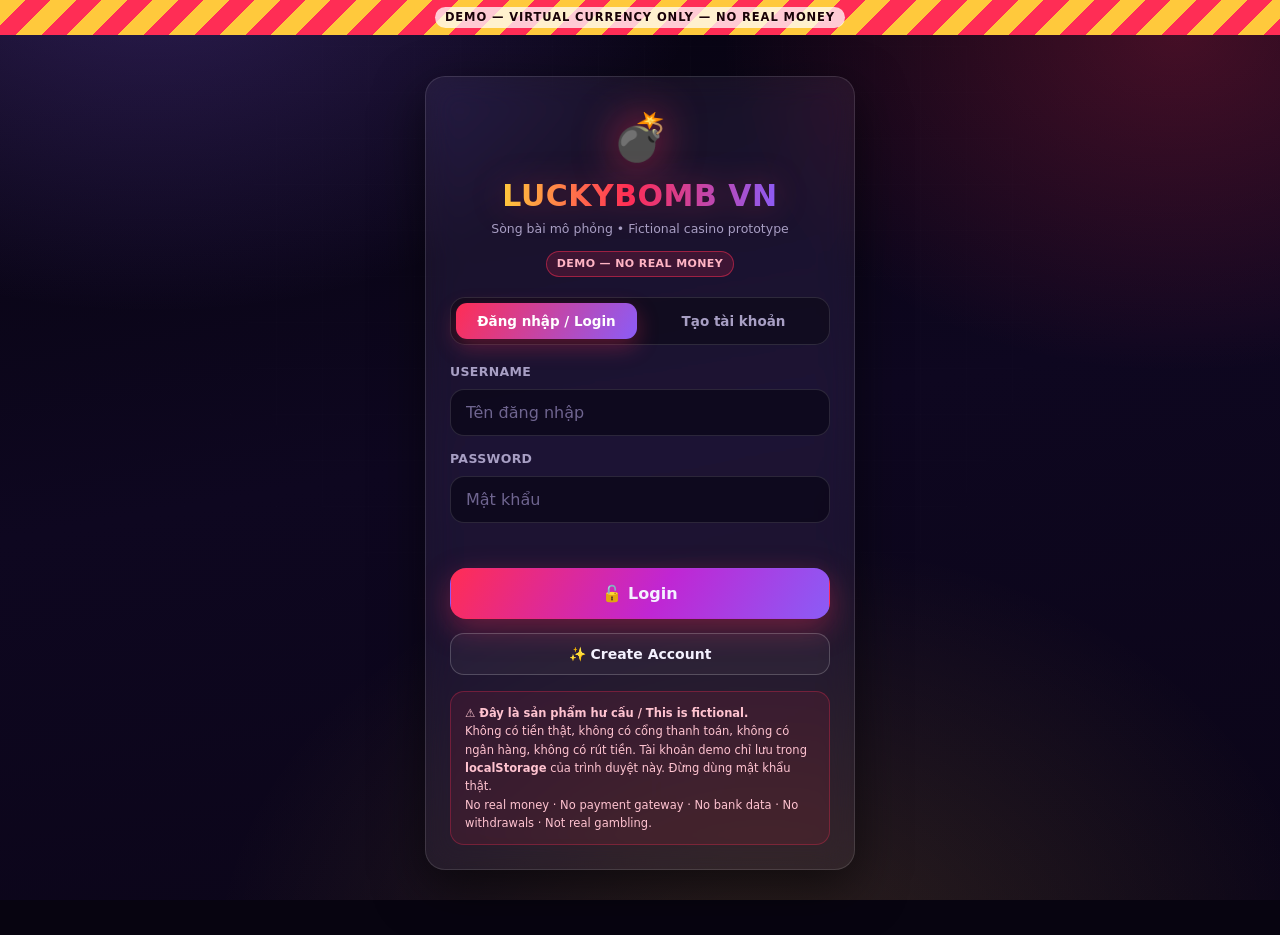
==== index.html @ 63d25e43 "Add LuckyBomb VN fictional casino UI demo Single-file, dependency-free prototype (index.html) built " ====
<!DOCTYPE html>
<html lang="vi">
<head>
<meta charset="UTF-8" />
<meta name="viewport" content="width=device-width, initial-scale=1, viewport-fit=cover" />
<meta name="robots" content="noindex, nofollow" />
<title>LuckyBomb VN — DEMO (Virtual Currency Only)</title>
<meta name="description" content="Fictional casino-style UI prototype. Virtual currency only. No real money, no payments, no gambling." />
<style>
/* ============================================================
   LuckyBomb VN — FICTIONAL DEMO
   Virtual currency only. No real money. No payment processing.
   ============================================================ */

:root{
  --bg:#070410;
  --bg-2:#0e0720;
  --bg-3:#160c2c;
  --red:#ff2d55;
  --red-soft:#ff6b8a;
  --gold:#ffc93c;
  --gold-soft:#ffe08a;
  --purple:#8b5cf6;
  --purple-soft:#c4b5fd;
  --cyan:#22d3ee;
  --green:#34d399;
  --text:#f4f1ff;
  --muted:#a89fc4;
  --glass:rgba(255,255,255,.055);
  --glass-2:rgba(255,255,255,.09);
  --stroke:rgba(255,255,255,.12);
  --stroke-2:rgba(255,255,255,.2);
  --radius:20px;
  --sidebar-w:248px;
  --banner-h:30px;
  --shadow:0 18px 50px rgba(0,0,0,.55);
  --font:'Segoe UI',system-ui,-apple-system,'Helvetica Neue',Arial,sans-serif;
}

*{box-sizing:border-box;-webkit-tap-highlight-color:transparent}
html,body{height:100%}
body{
  margin:0;
  font-family:var(--font);
  color:var(--text);
  background:var(--bg);
  overflow-x:hidden;
  line-height:1.5;
}
body::before{
  content:"";
  position:fixed; inset:0; z-index:-2;
  background:
    radial-gradient(900px 620px at 12% -8%, rgba(139,92,246,.30), transparent 62%),
    radial-gradient(760px 560px at 92% 4%, rgba(255,45,85,.24), transparent 60%),
    radial-gradient(900px 700px at 60% 108%, rgba(255,201,60,.14), transparent 62%),
    linear-gradient(170deg,var(--bg) 0%, var(--bg-2) 48%, #0b0518 100%);
}
body::after{
  content:"";
  position:fixed; inset:0; z-index:-1; pointer-events:none; opacity:.5;
  background-image:
    linear-gradient(rgba(255,255,255,.028) 1px, transparent 1px),
    linear-gradient(90deg, rgba(255,255,255,.028) 1px, transparent 1px);
  background-size:46px 46px;
  mask-image:radial-gradient(circle at 50% 30%, #000 10%, transparent 78%);
  -webkit-mask-image:radial-gradient(circle at 50% 30%, #000 10%, transparent 78%);
}
::selection{background:rgba(255,45,85,.4)}
h1,h2,h3,h4{margin:0;line-height:1.2}
button,input,select{font-family:inherit;font-size:100%}
button{cursor:pointer;border:0;background:none;color:inherit}
[hidden]{display:none !important}

/* ---------------- scrollbars ---------------- */
*::-webkit-scrollbar{width:9px;height:9px}
*::-webkit-scrollbar-track{background:rgba(255,255,255,.03)}
*::-webkit-scrollbar-thumb{background:rgba(139,92,246,.45);border-radius:20px}
*::-webkit-scrollbar-thumb:hover{background:rgba(139,92,246,.7)}

/* ---------------- reusable ---------------- */
.glass{
  background:var(--glass);
  border:1px solid var(--stroke);
  border-radius:var(--radius);
  backdrop-filter:blur(16px) saturate(140%);
  -webkit-backdrop-filter:blur(16px) saturate(140%);
  box-shadow:var(--shadow);
}
.card{padding:18px}
.stack{display:flex;flex-direction:column;gap:14px}
.row{display:flex;gap:10px;flex-wrap:wrap;align-items:center}
.grow{flex:1 1 auto}
.muted{color:var(--muted)}
.small{font-size:12.5px}
.tiny{font-size:11.5px}
.center{text-align:center}
.mono{font-variant-numeric:tabular-nums;font-feature-settings:"tnum"}
.gold{color:var(--gold)}
.red{color:var(--red)}
.green{color:var(--green)}
.purple{color:var(--purple-soft)}
.cyan{color:var(--cyan)}

.title-neon{
  font-weight:900;letter-spacing:.5px;
  background:linear-gradient(92deg,var(--gold) 0%, var(--red) 46%, var(--purple) 100%);
  -webkit-background-clip:text;background-clip:text;color:transparent;
  filter:drop-shadow(0 0 16px rgba(255,45,85,.35));
}

.btn{
  display:inline-flex;align-items:center;justify-content:center;gap:8px;
  padding:12px 18px;border-radius:14px;font-weight:700;font-size:14px;
  border:1px solid var(--stroke-2);
  background:var(--glass-2);
  color:var(--text);
  transition:transform .16s ease, box-shadow .22s ease, background .22s ease, border-color .22s ease, filter .22s ease;
  white-space:nowrap;
}
.btn:hover{transform:translateY(-2px);background:rgba(255,255,255,.14);box-shadow:0 10px 26px rgba(0,0,0,.4)}
.btn:active{transform:translateY(0) scale(.985)}
.btn:disabled{opacity:.42;cursor:not-allowed;transform:none;box-shadow:none;filter:grayscale(.4)}
.btn-primary{
  background:linear-gradient(120deg,var(--red),#c026d3 55%,var(--purple));
  border-color:transparent;
  box-shadow:0 10px 30px rgba(255,45,85,.35);
}
.btn-primary:hover{box-shadow:0 14px 38px rgba(255,45,85,.5);background:linear-gradient(120deg,#ff466b,#d434ea 55%,#9d72ff)}
.btn-gold{
  background:linear-gradient(120deg,var(--gold),#ff9a2e);
  color:#2a1a00;border-color:transparent;
  box-shadow:0 10px 30px rgba(255,201,60,.32);
}
.btn-gold:hover{box-shadow:0 14px 38px rgba(255,201,60,.48)}
.btn-ghost{background:rgba(255,255,255,.04)}
.btn-danger{background:linear-gradient(120deg,#ef4444,#b91c1c);border-color:transparent}
.btn-block{width:100%}
.btn-sm{padding:8px 13px;font-size:12.5px;border-radius:11px}
.btn-lg{padding:15px 26px;font-size:16px;border-radius:16px}

.field{display:flex;flex-direction:column;gap:7px}
.field label{font-size:12.5px;font-weight:700;color:var(--muted);letter-spacing:.35px;text-transform:uppercase}
.input{
  width:100%;padding:13px 15px;border-radius:14px;
  background:rgba(8,4,18,.62);
  border:1px solid var(--stroke);
  color:var(--text);outline:none;
  transition:border-color .2s ease, box-shadow .2s ease, background .2s ease;
}
.input::placeholder{color:#6f6590}
.input:focus{border-color:rgba(255,45,85,.75);box-shadow:0 0 0 4px rgba(255,45,85,.16);background:rgba(8,4,18,.85)}

.chip{
  padding:9px 14px;border-radius:999px;font-weight:700;font-size:13px;
  border:1px solid var(--stroke);background:rgba(255,255,255,.05);
  transition:all .18s ease;
}
.chip:hover{border-color:var(--stroke-2);background:rgba(255,255,255,.1);transform:translateY(-1px)}
.chip.active{
  background:linear-gradient(120deg,rgba(255,45,85,.35),rgba(139,92,246,.35));
  border-color:rgba(255,45,85,.7);
  box-shadow:0 0 0 3px rgba(255,45,85,.14), 0 8px 22px rgba(255,45,85,.24);
}
.pill{
  display:inline-flex;align-items:center;gap:6px;
  padding:4px 10px;border-radius:999px;font-size:11px;font-weight:800;letter-spacing:.4px;
  border:1px solid var(--stroke);background:rgba(255,255,255,.06);
}
.pill-warn{background:rgba(255,45,85,.16);border-color:rgba(255,45,85,.5);color:#ffb4c4}
.pill-ok{background:rgba(52,211,153,.14);border-color:rgba(52,211,153,.45);color:#9df3d5}
.pill-gold{background:rgba(255,201,60,.14);border-color:rgba(255,201,60,.45);color:var(--gold-soft)}

.sep{height:1px;background:linear-gradient(90deg,transparent,var(--stroke),transparent);border:0;margin:6px 0}

.section-title{
  display:flex;align-items:center;gap:10px;
  font-size:19px;font-weight:900;letter-spacing:.3px;margin-bottom:2px;
}
.section-title .dot{width:9px;height:9px;border-radius:50%;background:var(--red);box-shadow:0 0 12px var(--red)}

/* ---------------- demo banner ---------------- */
.demo-banner{
  position:sticky;top:0;z-index:60;
  display:flex;align-items:center;justify-content:center;gap:10px;
  padding:7px 12px;
  font-size:11.5px;font-weight:900;letter-spacing:.9px;text-align:center;
  color:#1a0308;
  background:repeating-linear-gradient(135deg,#ffc93c 0 18px,#ff2d55 18px 36px);
  text-shadow:0 1px 0 rgba(255,255,255,.25);
}
.demo-banner span{background:rgba(255,255,255,.75);padding:2px 10px;border-radius:999px}
@media(max-width:560px){
  .demo-banner{padding:6px 8px;font-size:9px;letter-spacing:.35px}
  .demo-banner span{padding:2px 7px}
}

/* ---------------- auth ---------------- */
#authScreen{min-height:100dvh;display:flex;flex-direction:column}
.auth-wrap{
  flex:1;display:flex;align-items:center;justify-content:center;
  padding:24px 16px 48px;
}
.auth-card{width:100%;max-width:430px;padding:26px 24px 24px;animation:pop .45s cubic-bezier(.2,.9,.3,1.2)}
.auth-logo{
  display:flex;flex-direction:column;align-items:center;gap:6px;margin-bottom:20px;text-align:center;
}
.auth-logo .bomb{
  font-size:46px;filter:drop-shadow(0 0 22px rgba(255,45,85,.7));
  animation:float 3.4s ease-in-out infinite;
}
.auth-logo h1{font-size:30px}
.tabs{display:grid;grid-template-columns:1fr 1fr;gap:6px;padding:5px;border-radius:15px;background:rgba(0,0,0,.35);border:1px solid var(--stroke);margin-bottom:18px}
.tabs button{padding:10px;border-radius:11px;font-weight:800;font-size:13.5px;color:var(--muted);transition:all .2s ease}
.tabs button.active{background:linear-gradient(120deg,var(--red),var(--purple));color:#fff;box-shadow:0 8px 22px rgba(255,45,85,.3)}
.auth-note{
  margin-top:16px;padding:12px 14px;border-radius:14px;font-size:11.5px;line-height:1.6;
  background:rgba(255,45,85,.09);border:1px solid rgba(255,45,85,.3);color:#ffc3d0;
}
.err{color:#ff8fa6;font-size:12.5px;font-weight:700;min-height:17px}

/* ---------------- app shell ---------------- */
#app{min-height:100dvh;display:flex;flex-direction:column}
.topbar{
  position:sticky;top:var(--banner-h);z-index:50;
  display:flex;align-items:center;gap:12px;
  padding:10px 16px;
  background:rgba(10,5,22,.72);
  backdrop-filter:blur(18px) saturate(150%);
  -webkit-backdrop-filter:blur(18px) saturate(150%);
  border-bottom:1px solid var(--stroke);
}
.brand{display:flex;align-items:center;gap:9px;font-weight:900;font-size:17px;letter-spacing:.4px;white-space:nowrap}
.brand .bomb{font-size:23px;filter:drop-shadow(0 0 10px rgba(255,45,85,.75))}
.balance-box{
  margin-left:auto;display:flex;align-items:center;gap:10px;
  padding:7px 14px;border-radius:14px;
  background:linear-gradient(120deg,rgba(255,201,60,.16),rgba(255,45,85,.14));
  border:1px solid rgba(255,201,60,.4);
  box-shadow:inset 0 0 22px rgba(255,201,60,.07);
}
.balance-box .amt{font-weight:900;font-size:17px;color:var(--gold);text-shadow:0 0 16px rgba(255,201,60,.45)}
.balance-box .amt.bump{animation:bump .5s cubic-bezier(.2,.9,.3,1.4)}
.balance-box .lbl{font-size:9.5px;font-weight:900;letter-spacing:.7px;color:var(--gold-soft);opacity:.8;white-space:nowrap}
.avatar-btn{
  width:38px;height:38px;border-radius:12px;flex:0 0 auto;
  display:grid;place-items:center;font-weight:900;font-size:14px;
  background:linear-gradient(135deg,var(--purple),var(--red));
  box-shadow:0 8px 20px rgba(139,92,246,.4);
}
.shell{flex:1;display:flex;width:100%;max-width:1360px;margin:0 auto}

.sidebar{
  position:sticky;top:calc(var(--banner-h) + 70px);align-self:flex-start;
  width:var(--sidebar-w);flex:0 0 var(--sidebar-w);
  padding:18px 12px;display:flex;flex-direction:column;gap:5px;
  height:calc(100dvh - 110px);
}
.nav-btn{
  display:flex;align-items:center;gap:12px;
  padding:11px 14px;border-radius:14px;font-weight:700;font-size:14px;
  color:var(--muted);border:1px solid transparent;text-align:left;
  transition:all .18s ease;
}
.nav-btn .ico{font-size:17px;width:22px;text-align:center}
.nav-btn:hover{background:rgba(255,255,255,.06);color:var(--text);transform:translateX(3px)}
.nav-btn.active{
  background:linear-gradient(100deg,rgba(255,45,85,.22),rgba(139,92,246,.16));
  border-color:rgba(255,45,85,.4);color:#fff;
  box-shadow:0 8px 24px rgba(255,45,85,.16);
}
.nav-btn.active .ico{filter:drop-shadow(0 0 8px rgba(255,45,85,.8))}
.sidebar-foot{margin-top:auto;padding:12px;border-radius:14px;background:rgba(0,0,0,.3);border:1px solid var(--stroke);font-size:10.5px;line-height:1.6;color:var(--muted)}

.content{flex:1;min-width:0;padding:18px 16px 120px}
@media(min-width:900px){.content{padding:22px 24px 40px}}

.page{display:none;animation:fade .34s ease}
.page.active{display:block}

/* ---------------- home ---------------- */
.hero{
  position:relative;overflow:hidden;padding:26px 22px;
  background:linear-gradient(120deg,rgba(255,45,85,.16),rgba(139,92,246,.14) 55%,rgba(255,201,60,.1));
}
.hero::after{
  content:"";position:absolute;right:-60px;top:-70px;width:250px;height:250px;border-radius:50%;
  background:radial-gradient(circle,rgba(255,201,60,.32),transparent 68%);
  animation:float 6s ease-in-out infinite;
}
.hero h2{font-size:clamp(22px,5vw,34px);margin-bottom:6px}
.hero .big-bal{font-size:clamp(30px,8vw,46px);font-weight:900;color:var(--gold);text-shadow:0 0 30px rgba(255,201,60,.4);letter-spacing:-.5px}

.stat-grid{display:grid;grid-template-columns:repeat(auto-fit,minmax(150px,1fr));gap:12px}
.stat{padding:14px 16px}
.stat .k{font-size:11px;font-weight:800;letter-spacing:.6px;color:var(--muted);text-transform:uppercase}
.stat .v{font-size:21px;font-weight:900;margin-top:3px}

.game-grid{display:grid;grid-template-columns:repeat(auto-fit,minmax(230px,1fr));gap:14px}
.game-card{
  position:relative;overflow:hidden;padding:20px;cursor:pointer;
  transition:transform .22s cubic-bezier(.2,.9,.3,1.2), box-shadow .25s ease, border-color .25s ease;
}
.game-card:hover{transform:translateY(-6px) scale(1.012);border-color:var(--stroke-2);box-shadow:0 24px 60px rgba(0,0,0,.6)}
.game-card .emoji{font-size:40px;display:block;margin-bottom:10px;filter:drop-shadow(0 6px 16px rgba(0,0,0,.6));transition:transform .3s ease}
.game-card:hover .emoji{transform:scale(1.14) rotate(-7deg)}
.game-card h3{font-size:17px;margin-bottom:4px}
.game-card .glow{position:absolute;inset:auto -40px -50px auto;width:150px;height:150px;border-radius:50%;filter:blur(8px);opacity:.28}
.gc-bomb .glow{background:var(--red)} .gc-wheel .glow{background:var(--purple)}
.gc-dice .glow{background:var(--cyan)} .gc-dep .glow{background:var(--gold)}

/* ---------------- bet controls ---------------- */
.panel-grid{display:grid;gap:16px;grid-template-columns:1fr}
@media(min-width:980px){.panel-grid{grid-template-columns:320px 1fr;align-items:start}}
/* Grid/flex children must be allowed to shrink, otherwise a horizontally
   scrollable child (the multiplier strip, the tables) widens the whole track. */
.panel-grid>*,.dep-grid>*,.game-grid>*,.stat-grid>*,.amount-grid>*,.choice-grid>*{min-width:0}
.mult-strip,.table-wrap,.legend{min-width:0}
.bet-amount-display{
  display:flex;align-items:baseline;gap:8px;padding:12px 15px;border-radius:14px;
  background:rgba(0,0,0,.34);border:1px solid var(--stroke);
}
.bet-amount-display .v{font-size:22px;font-weight:900;color:var(--gold)}

/* ---------------- mines ---------------- */
.mine-grid{
  display:grid;grid-template-columns:repeat(5,1fr);gap:9px;
  max-width:460px;margin:0 auto;width:100%;
}
.tile{
  position:relative;aspect-ratio:1/1;border-radius:14px;
  display:grid;place-items:center;font-size:clamp(20px,5.5vw,28px);
  background:linear-gradient(160deg,rgba(255,255,255,.1),rgba(255,255,255,.03));
  border:1px solid var(--stroke);
  transition:transform .16s ease, box-shadow .2s ease, background .3s ease, border-color .3s ease;
  transform-style:preserve-3d;
}
.tile::after{
  content:"";position:absolute;inset:0;border-radius:inherit;
  background:linear-gradient(160deg,rgba(255,255,255,.14),transparent 60%);
  opacity:.8;pointer-events:none;
}
.tile:not(:disabled):hover{transform:translateY(-3px);border-color:rgba(255,201,60,.55);box-shadow:0 10px 24px rgba(0,0,0,.45), 0 0 0 2px rgba(255,201,60,.16)}
.tile:disabled{cursor:default}
.tile.safe{
  background:linear-gradient(160deg,rgba(52,211,153,.32),rgba(52,211,153,.1));
  border-color:rgba(52,211,153,.6);
  box-shadow:0 0 22px rgba(52,211,153,.24) inset;
  animation:flip .38s ease;
}
.tile.bomb{
  background:linear-gradient(160deg,rgba(255,45,85,.42),rgba(255,45,85,.14));
  border-color:rgba(255,45,85,.75);
  box-shadow:0 0 26px rgba(255,45,85,.4) inset;
  animation:shake .45s ease;
}
.tile.revealed-bomb{opacity:.55;filter:saturate(.7)}
.tile.idle-locked{opacity:.5}
.mult-strip{display:flex;gap:8px;overflow-x:auto;padding-bottom:4px;scrollbar-width:thin}
.mult-step{
  flex:0 0 auto;padding:6px 11px;border-radius:11px;font-size:12px;font-weight:800;
  background:rgba(255,255,255,.05);border:1px solid var(--stroke);color:var(--muted);
}
.mult-step.done{background:rgba(52,211,153,.18);border-color:rgba(52,211,153,.45);color:#a7f3d0}
.mult-step.next{background:rgba(255,201,60,.18);border-color:rgba(255,201,60,.5);color:var(--gold-soft);box-shadow:0 0 0 2px rgba(255,201,60,.12)}

.payout-box{
  display:grid;grid-template-columns:1fr 1fr;gap:10px;
  padding:14px;border-radius:16px;background:rgba(0,0,0,.34);border:1px solid var(--stroke);
}
.payout-box .k{font-size:10.5px;font-weight:900;letter-spacing:.6px;color:var(--muted);text-transform:uppercase}
.payout-box .v{font-size:19px;font-weight:900}

/* ---------------- wheel ---------------- */
.wheel-stage{display:flex;flex-direction:column;align-items:center;gap:18px;padding:10px 0}
.wheel-wrap{
  position:relative;width:min(78vw,380px);aspect-ratio:1/1;
}
.wheel-pointer{
  position:absolute;top:-10px;left:50%;transform:translateX(-50%);z-index:5;
  width:0;height:0;border-left:15px solid transparent;border-right:15px solid transparent;
  border-top:30px solid var(--gold);
  filter:drop-shadow(0 4px 10px rgba(255,201,60,.8));
}
.wheel-outer{
  position:absolute;inset:0;border-radius:50%;
  padding:10px;
  background:conic-gradient(from 0deg,var(--gold),var(--red),var(--purple),var(--gold));
  box-shadow:0 0 50px rgba(139,92,246,.45), 0 0 90px rgba(255,45,85,.25);
}
.wheel{
  position:relative;width:100%;height:100%;border-radius:50%;
  border:5px solid rgba(10,5,22,.85);
  transition:transform 5s cubic-bezier(.12,.72,.12,1);
  will-change:transform;
}
.wlab{position:absolute;inset:0;pointer-events:none}
.wlab span{
  position:absolute;top:7%;left:50%;transform:translateX(-50%);
  font-weight:900;font-size:clamp(12px,3.4vw,16px);color:#fff;
  text-shadow:0 2px 5px rgba(0,0,0,.85);white-space:nowrap;
}
.wheel-hub{
  position:absolute;top:50%;left:50%;transform:translate(-50%,-50%);z-index:4;
  width:27%;aspect-ratio:1/1;border-radius:50%;
  display:grid;place-items:center;text-align:center;
  font-weight:900;font-size:clamp(11px,2.8vw,14px);letter-spacing:.5px;
  background:radial-gradient(circle at 34% 28%,#2a1440,#0c0618);
  border:3px solid var(--gold);
  color:var(--gold);
  box-shadow:0 0 28px rgba(255,201,60,.55), inset 0 0 22px rgba(0,0,0,.7);
  transition:transform .18s ease, box-shadow .25s ease;
}
.wheel-hub:hover:not(:disabled){transform:translate(-50%,-50%) scale(1.07);box-shadow:0 0 40px rgba(255,201,60,.8)}
.wheel-hub:disabled{opacity:.6;cursor:not-allowed}
.wheel-result{
  min-height:56px;display:grid;place-items:center;
  font-size:clamp(20px,5vw,30px);font-weight:900;
}
.wheel-result.pop{animation:pop .5s cubic-bezier(.2,.9,.3,1.5)}
.legend{display:flex;gap:7px;flex-wrap:wrap;justify-content:center}
.legend .lg{display:flex;align-items:center;gap:6px;font-size:11.5px;font-weight:800;padding:4px 10px;border-radius:999px;background:rgba(255,255,255,.05);border:1px solid var(--stroke)}
.legend .sw{width:11px;height:11px;border-radius:3px}

/* ---------------- dice ---------------- */
.dice-row{display:flex;gap:clamp(10px,3vw,20px);justify-content:center;align-items:center;padding:16px 0}
.die{
  /* percentage padding would resolve against the ROW's width, so derive it
     from the die's own size instead */
  --die-size:clamp(62px,18vw,92px);
  width:var(--die-size);aspect-ratio:1/1;flex:0 0 auto;border-radius:16px;
  background:linear-gradient(155deg,#ffffff,#d8d2e8);
  box-shadow:0 12px 30px rgba(0,0,0,.6), inset 0 -5px 10px rgba(0,0,0,.14), 0 0 26px rgba(255,255,255,.14);
  display:grid;grid-template-columns:repeat(3,1fr);grid-template-rows:repeat(3,1fr);
  padding:calc(var(--die-size) * .14);
  gap:calc(var(--die-size) * .05);
}
.die .pip{width:100%;height:100%;border-radius:50%;background:radial-gradient(circle at 34% 30%,#5b1230,#210209);box-shadow:inset 0 -1px 2px rgba(255,255,255,.28)}
.die.rolling{animation:roll .52s cubic-bezier(.4,.1,.5,.9) infinite}
.die.landed{animation:land .4s cubic-bezier(.2,.9,.3,1.5)}
.die.jackpot{background:linear-gradient(155deg,#fff8dc,#ffd76b);box-shadow:0 0 40px rgba(255,201,60,.85), inset 0 -5px 10px rgba(0,0,0,.14)}
.dice-sum{
  display:flex;gap:10px;justify-content:center;align-items:center;flex-wrap:wrap;
  font-size:15px;font-weight:800;
}
.dice-sum .big{font-size:26px;font-weight:900;color:var(--gold)}
.choice-grid{display:grid;grid-template-columns:repeat(3,1fr);gap:10px}
.choice{
  padding:14px 8px;border-radius:16px;text-align:center;
  border:1px solid var(--stroke);background:rgba(255,255,255,.045);
  transition:all .2s cubic-bezier(.2,.9,.3,1.2);
}
.choice .ce{font-size:24px;display:block}
.choice .cn{display:block;font-weight:900;font-size:12.5px;margin-top:4px;letter-spacing:.3px}
.choice .cm{display:block;font-size:11px;font-weight:800;color:var(--muted);margin-top:2px}
.choice:hover{transform:translateY(-3px);background:rgba(255,255,255,.09);border-color:var(--stroke-2)}
.choice.active{border-color:var(--gold);background:linear-gradient(140deg,rgba(255,201,60,.26),rgba(255,45,85,.16));box-shadow:0 0 0 3px rgba(255,201,60,.14),0 10px 26px rgba(255,201,60,.2)}
.choice.active .cm{color:var(--gold-soft)}
.result-banner{
  padding:16px;border-radius:16px;text-align:center;font-weight:900;text-wrap:balance;
  font-size:clamp(15px,4.2vw,20px);line-height:1.4;border:1px solid var(--stroke);
  background:rgba(255,255,255,.05);min-height:60px;display:grid;place-items:center;
}
.result-banner.win{background:linear-gradient(120deg,rgba(52,211,153,.3),rgba(34,211,238,.18));border-color:rgba(52,211,153,.6);animation:pop .5s cubic-bezier(.2,.9,.3,1.5)}
.result-banner.lose{background:linear-gradient(120deg,rgba(255,45,85,.26),rgba(139,92,246,.14));border-color:rgba(255,45,85,.55);animation:shake .5s ease}
.result-banner.jack{background:linear-gradient(120deg,rgba(255,201,60,.4),rgba(255,45,85,.24));border-color:var(--gold);animation:pop .6s cubic-bezier(.2,.9,.3,1.6);text-shadow:0 0 24px rgba(255,201,60,.8)}

/* ---------------- deposit ---------------- */
.dep-grid{display:grid;gap:16px;grid-template-columns:1fr}
@media(min-width:900px){.dep-grid{grid-template-columns:1fr 340px;align-items:start}}
.amount-grid{display:grid;grid-template-columns:repeat(auto-fit,minmax(120px,1fr));gap:10px}
.amount-btn{
  padding:16px 10px;border-radius:16px;text-align:center;
  border:1px solid var(--stroke);background:rgba(255,255,255,.045);
  transition:all .2s cubic-bezier(.2,.9,.3,1.2);
}
.amount-btn .a{font-size:17px;font-weight:900;color:var(--gold)}
.amount-btn .c{font-size:10.5px;font-weight:800;color:var(--muted);letter-spacing:.5px}
.amount-btn:hover{transform:translateY(-3px);border-color:rgba(255,201,60,.5);background:rgba(255,201,60,.09)}
.amount-btn.active{border-color:var(--gold);background:linear-gradient(140deg,rgba(255,201,60,.24),rgba(255,45,85,.14));box-shadow:0 0 0 3px rgba(255,201,60,.14)}
.qr-panel{display:flex;flex-direction:column;align-items:center;gap:12px;padding:18px}
.qr-frame{
  position:relative;padding:14px;border-radius:18px;background:#fff;
  box-shadow:0 14px 40px rgba(0,0,0,.6);
}
.qr-frame canvas{display:block;width:min(56vw,208px);height:auto;image-rendering:pixelated}
.qr-stamp{
  position:absolute;top:50%;left:50%;
  transform:translate(-50%,-50%) rotate(-16deg);
  padding:7px 16px;border-radius:9px;
  background:rgba(255,45,85,.94);color:#fff;
  font-weight:900;font-size:clamp(11px,3vw,15px);letter-spacing:1.4px;
  border:3px solid #fff;box-shadow:0 8px 22px rgba(0,0,0,.5);white-space:nowrap;
}
.fake-info{width:100%;display:flex;flex-direction:column;gap:7px;font-size:12.5px}
.fake-info .fi{display:flex;justify-content:space-between;gap:12px;padding:8px 11px;border-radius:11px;background:rgba(0,0,0,.34);border:1px solid var(--stroke)}
.fake-info .fi b{color:var(--gold-soft);font-weight:800;text-align:right;overflow-wrap:break-word}
.warn-box{
  padding:14px 16px;border-radius:16px;
  background:rgba(255,45,85,.11);border:1px solid rgba(255,45,85,.42);
  color:#ffc3d0;font-size:12.5px;line-height:1.65;
}
.warn-box b{color:#fff}

/* ---------------- tables / history ---------------- */
.table-wrap{overflow-x:auto;border-radius:16px;border:1px solid var(--stroke);background:rgba(0,0,0,.24)}
table{width:100%;border-collapse:collapse;font-size:13px;min-width:540px}
th{
  text-align:left;padding:11px 14px;font-size:10.5px;font-weight:900;letter-spacing:.65px;
  text-transform:uppercase;color:var(--muted);
  background:rgba(255,255,255,.045);border-bottom:1px solid var(--stroke);white-space:nowrap;
}
td{padding:11px 14px;border-bottom:1px solid rgba(255,255,255,.055);vertical-align:middle}
tbody tr{transition:background .16s ease}
tbody tr:hover{background:rgba(255,255,255,.04)}
tbody tr:last-child td{border-bottom:0}
.empty{padding:34px 16px;text-align:center;color:var(--muted);font-size:13px}
.filters{display:flex;gap:7px;flex-wrap:wrap}

/* ---------------- account ---------------- */
.acct-head{display:flex;align-items:center;gap:16px;flex-wrap:wrap}
.acct-av{
  width:66px;height:66px;border-radius:20px;display:grid;place-items:center;
  font-size:26px;font-weight:900;
  background:linear-gradient(135deg,var(--purple),var(--red));
  box-shadow:0 12px 30px rgba(139,92,246,.45);
}
.kv{display:grid;grid-template-columns:repeat(auto-fit,minmax(160px,1fr));gap:10px}
.kv .item{padding:12px 14px;border-radius:14px;background:rgba(0,0,0,.3);border:1px solid var(--stroke)}
.kv .item .k{font-size:10.5px;font-weight:900;letter-spacing:.55px;color:var(--muted);text-transform:uppercase}
.kv .item .v{font-size:15px;font-weight:800;margin-top:3px;word-break:break-word}

/* ---------------- bottom nav ---------------- */
.bottomnav{
  position:fixed;left:0;right:0;bottom:0;z-index:55;
  display:none;
  padding:7px 5px calc(7px + env(safe-area-inset-bottom));
  background:rgba(10,5,22,.93);
  backdrop-filter:blur(18px);-webkit-backdrop-filter:blur(18px);
  border-top:1px solid var(--stroke);
}
.bottomnav .inner{display:grid;grid-template-columns:repeat(6,1fr);gap:2px}
.bn{display:flex;flex-direction:column;align-items:center;gap:3px;padding:7px 2px;border-radius:12px;color:var(--muted);transition:all .18s ease}
.bn .ico{font-size:18px}
.bn .lb{font-size:9px;font-weight:800;letter-spacing:.2px}
.bn.active{color:var(--gold);background:rgba(255,201,60,.1)}
.bn.active .ico{filter:drop-shadow(0 0 8px rgba(255,201,60,.8));transform:translateY(-1px)}

/* ---------------- toasts ---------------- */
#toasts{
  position:fixed;z-index:200;top:calc(var(--banner-h) + 74px);right:14px;
  display:flex;flex-direction:column;gap:9px;
  max-width:min(92vw,360px);pointer-events:none;
}
.toast{
  display:flex;align-items:flex-start;gap:10px;
  padding:12px 15px;border-radius:15px;
  background:rgba(18,9,34,.95);border:1px solid var(--stroke-2);
  box-shadow:0 16px 40px rgba(0,0,0,.6);
  backdrop-filter:blur(14px);-webkit-backdrop-filter:blur(14px);
  animation:slideIn .32s cubic-bezier(.2,.9,.3,1.3);
  font-size:13px;pointer-events:auto;
}
.toast.out{animation:slideOut .28s ease forwards}
.toast .ti{font-size:17px;line-height:1.3}
.toast .tt{font-weight:800}
.toast .tb{font-size:12px;color:var(--muted);margin-top:1px}
.toast.win{border-color:rgba(52,211,153,.6);box-shadow:0 16px 40px rgba(52,211,153,.2)}
.toast.lose{border-color:rgba(255,45,85,.6);box-shadow:0 16px 40px rgba(255,45,85,.2)}
.toast.info{border-color:rgba(139,92,246,.6)}
.toast.gold{border-color:rgba(255,201,60,.65);box-shadow:0 16px 40px rgba(255,201,60,.22)}

/* ---------------- command console ---------------- */
.console-fab{
  position:fixed;z-index:120;right:16px;bottom:calc(84px + env(safe-area-inset-bottom));
  width:54px;height:54px;border-radius:18px;display:grid;place-items:center;font-size:23px;
  background:linear-gradient(135deg,var(--purple),#4c1d95);
  border:1px solid rgba(196,181,253,.45);
  box-shadow:0 14px 34px rgba(139,92,246,.5);
  transition:transform .2s cubic-bezier(.2,.9,.3,1.4), box-shadow .25s ease;
}
.console-fab:hover{transform:scale(1.08) rotate(-6deg);box-shadow:0 18px 44px rgba(139,92,246,.7)}
@media(min-width:900px){.console-fab{bottom:20px}}

.console{
  position:fixed;z-index:130;right:14px;bottom:calc(150px + env(safe-area-inset-bottom));
  width:min(94vw,392px);max-height:min(62vh,520px);
  display:flex;flex-direction:column;overflow:hidden;
  animation:pop .28s cubic-bezier(.2,.9,.3,1.3);
}
@media(min-width:900px){.console{bottom:86px}}
.console-head{
  display:flex;align-items:center;gap:9px;padding:11px 14px;
  border-bottom:1px solid var(--stroke);background:rgba(139,92,246,.14);
}
.console-head .t{font-weight:900;font-size:13.5px}
.console-log{
  flex:1;overflow-y:auto;padding:12px;display:flex;flex-direction:column;gap:8px;
  font-size:12.5px;min-height:150px;
}
.msg{padding:9px 12px;border-radius:13px;max-width:92%;line-height:1.55;white-space:pre-wrap;word-break:break-word}
.msg.sys{background:rgba(255,255,255,.055);border:1px solid var(--stroke);align-self:flex-start}
.msg.usr{background:linear-gradient(120deg,rgba(255,45,85,.3),rgba(139,92,246,.3));align-self:flex-end;font-weight:700}
.msg.ok{background:rgba(52,211,153,.16);border:1px solid rgba(52,211,153,.4);align-self:flex-start}
.msg.err{background:rgba(255,45,85,.16);border:1px solid rgba(255,45,85,.45);align-self:flex-start}
.msg code{background:rgba(0,0,0,.45);padding:1px 6px;border-radius:5px;font-size:11.5px;color:var(--gold-soft)}
.console-form{display:flex;gap:8px;padding:10px;border-top:1px solid var(--stroke);background:rgba(0,0,0,.28)}
.console-form .input{padding:10px 13px;border-radius:12px;font-size:13px}

/* ---------------- modal ---------------- */
.modal-bg{
  position:fixed;inset:0;z-index:300;display:grid;place-items:center;padding:18px;
  background:rgba(4,2,10,.76);backdrop-filter:blur(7px);-webkit-backdrop-filter:blur(7px);
  animation:fade .22s ease;
}
.modal{width:100%;max-width:380px;padding:22px;animation:pop .32s cubic-bezier(.2,.9,.3,1.3)}

/* ---------------- animations ---------------- */
@keyframes fade{from{opacity:0}to{opacity:1}}
@keyframes pop{from{opacity:0;transform:scale(.9) translateY(10px)}to{opacity:1;transform:scale(1) translateY(0)}}
@keyframes slideIn{from{opacity:0;transform:translateX(50px)}to{opacity:1;transform:translateX(0)}}
@keyframes slideOut{to{opacity:0;transform:translateX(50px) scale(.94)}}
@keyframes float{0%,100%{transform:translateY(0)}50%{transform:translateY(-11px)}}
@keyframes bump{0%{transform:scale(1)}40%{transform:scale(1.22)}100%{transform:scale(1)}}
@keyframes shake{0%,100%{transform:translateX(0)}18%{transform:translateX(-7px)}36%{transform:translateX(7px)}54%{transform:translateX(-5px)}72%{transform:translateX(5px)}}
@keyframes flip{from{transform:rotateY(85deg) scale(.86);opacity:.3}to{transform:rotateY(0) scale(1);opacity:1}}
@keyframes roll{0%{transform:translateY(0) rotate(0)}25%{transform:translateY(-18px) rotate(90deg)}50%{transform:translateY(0) rotate(180deg)}75%{transform:translateY(-12px) rotate(270deg)}100%{transform:translateY(0) rotate(360deg)}}
@keyframes land{0%{transform:scale(1.22)}60%{transform:scale(.94)}100%{transform:scale(1)}}

@media (prefers-reduced-motion: reduce){
  *,*::before,*::after{animation-duration:.01ms !important;animation-iteration-count:1 !important;transition-duration:.05ms !important}
}

/* ---------------- responsive ---------------- */
@media(max-width:899px){
  .sidebar{display:none}
  .bottomnav{display:block}
  .topbar{padding:9px 10px;gap:8px}
  .brand{font-size:13px;gap:6px}
  .brand .bomb{font-size:18px}
  .balance-box{padding:5px 9px;gap:6px}
  .balance-box .amt{font-size:13.5px}
  .balance-box .lbl{font-size:8px;letter-spacing:.35px}
  .avatar-btn{width:34px;height:34px;font-size:12.5px}
  .card{padding:15px}
  #toasts{top:auto;bottom:calc(150px + env(safe-area-inset-bottom));right:10px;left:10px;max-width:none}
}
/* very narrow phones: the wordmark yields to the balance, which matters more */
@media(max-width:374px){
  .topbar{gap:6px;padding:9px 8px}
  .brand .title-neon{display:none}
  .balance-box .lbl{font-size:7.5px;letter-spacing:.25px}
  .balance-box .amt{font-size:13px}
}
@media(max-width:400px){
  .choice .cn{font-size:11px}
  .mine-grid{gap:6px}
  .bottomnav .inner{gap:0}
}
</style>
</head>
<body>

<!-- ============ GLOBAL DEMO BANNER ============ -->
<div class="demo-banner">
  <span>DEMO — VIRTUAL CURRENCY ONLY — NO REAL MONEY</span>
</div>

<!-- ============================================================
     AUTH SCREEN
     ============================================================ -->
<div id="authScreen">
  <div class="auth-wrap">
    <div class="auth-card glass">

      <div class="auth-logo">
        <div class="bomb">💣</div>
        <h1 class="title-neon">LUCKYBOMB VN</h1>
        <div class="small muted">Sòng bài mô phỏng • Fictional casino prototype</div>
        <div class="pill pill-warn" style="margin-top:6px">DEMO — NO REAL MONEY</div>
      </div>

      <div class="tabs" role="tablist">
        <button id="tabLogin" class="active" role="tab">Đăng nhập / Login</button>
        <button id="tabRegister" role="tab">Tạo tài khoản</button>
      </div>

      <!-- login -->
      <form id="loginForm" class="stack" autocomplete="off">
        <div class="field">
          <label for="loginUser">Username</label>
          <input id="loginUser" class="input" type="text" placeholder="Tên đăng nhập" maxlength="24" />
        </div>
        <div class="field">
          <label for="loginPass">Password</label>
          <input id="loginPass" class="input" type="password" placeholder="Mật khẩu" maxlength="64" />
        </div>
        <div id="loginErr" class="err"></div>
        <button type="submit" class="btn btn-primary btn-block btn-lg">🔓 Login</button>
        <button type="button" id="goRegister" class="btn btn-ghost btn-block">✨ Create Account</button>
      </form>

      <!-- register -->
      <form id="registerForm" class="stack" autocomplete="off" hidden>
        <div class="field">
          <label for="regUser">Username</label>
          <input id="regUser" class="input" type="text" placeholder="3–24 ký tự" maxlength="24" />
        </div>
        <div class="field">
          <label for="regPass">Password</label>
          <input id="regPass" class="input" type="password" placeholder="Tối thiểu 4 ký tự" maxlength="64" />
        </div>
        <div class="field">
          <label for="regPass2">Confirm password</label>
          <input id="regPass2" class="input" type="password" placeholder="Nhập lại mật khẩu" maxlength="64" />
        </div>
        <div id="regErr" class="err"></div>
        <button type="submit" class="btn btn-gold btn-block btn-lg">🎁 Create Account (+100,000 VND ảo)</button>
        <button type="button" id="goLogin" class="btn btn-ghost btn-block">← Back to login</button>
      </form>

      <div class="auth-note">
        <b>⚠️ Đây là sản phẩm hư cấu / This is fictional.</b><br />
        Không có tiền thật, không có cổng thanh toán, không có ngân hàng, không có rút tiền.
        Tài khoản demo chỉ lưu trong <b>localStorage</b> của trình duyệt này.
        Đừng dùng mật khẩu thật.<br />
        <span class="tiny">No real money · No payment gateway · No bank data · No withdrawals · Not real gambling.</span>
      </div>

    </div>
  </div>
</div>

<!-- ============================================================
     APP
     ============================================================ -->
<div id="app" hidden>

  <!-- ---------- top bar ---------- -->
  <header class="topbar">
    <div class="brand"><span class="bomb">💣</span><span class="title-neon">LUCKYBOMB VN</span></div>
    <div class="balance-box">
      <span style="font-size:16px">💰</span>
      <div>
        <div class="amt mono" id="balanceTop">0 VND</div>
        <div class="lbl">VIRTUAL · NO REAL MONEY</div>
      </div>
    </div>
    <button class="avatar-btn" id="avatarBtn" title="Account">U</button>
  </header>

  <div class="shell">

    <!-- ---------- sidebar ---------- -->
    <aside class="sidebar">
      <button class="nav-btn" data-page="home"><span class="ico">🏠</span> Home</button>
      <button class="nav-btn" data-page="bomb"><span class="ico">💣</span> Bomb</button>
      <button class="nav-btn" data-page="wheel"><span class="ico">🎡</span> Vòng Quay</button>
      <button class="nav-btn" data-page="dice"><span class="ico">🎲</span> Dice</button>
      <button class="nav-btn" data-page="deposit"><span class="ico">💳</span> Add Virtual Money</button>
      <button class="nav-btn" data-page="history"><span class="ico">📜</span> History</button>
      <button class="nav-btn" data-page="account"><span class="ico">👤</span> Account</button>
      <div class="sidebar-foot">
        <b class="gold">DEMO BUILD</b><br />
        Virtual VND only. No real money, no payments, no withdrawals. Fictional prototype for UI demonstration.
      </div>
    </aside>

    <!-- ---------- content ---------- -->
    <main class="content">

      <!-- ============ HOME ============ -->
      <section class="page" id="page-home">
        <div class="stack">

          <div class="hero glass card">
            <div class="pill pill-warn">DEMO — NO REAL MONEY</div>
            <h2 style="margin-top:10px">Xin chào, <span class="gold" id="helloName">player</span> 👋</h2>
            <div class="small muted">Số dư ảo của bạn / Your virtual balance</div>
            <div class="big-bal mono" id="balanceHero">0 VND</div>
            <div class="small muted">VIRTUAL VND — tiền ảo, không có giá trị thật</div>
            <div class="row" style="margin-top:14px">
              <button class="btn btn-gold" data-nav="deposit">💳 Add Virtual Money</button>
              <button class="btn btn-ghost" data-nav="bomb">💣 Chơi ngay</button>
            </div>
          </div>

          <div class="stat-grid">
            <div class="stat glass"><div class="k">Ván đã chơi</div><div class="v mono" id="statPlays">0</div></div>
            <div class="stat glass"><div class="k">Thắng / Wins</div><div class="v mono green" id="statWins">0</div></div>
            <div class="stat glass"><div class="k">Thua / Losses</div><div class="v mono red" id="statLosses">0</div></div>
            <div class="stat glass"><div class="k">Lãi/Lỗ ảo</div><div class="v mono" id="statNet">0</div></div>
          </div>

          <div class="section-title"><span class="dot"></span> Trò chơi / Games</div>
          <div class="game-grid">
            <div class="game-card glass gc-bomb" data-nav="bomb">
              <div class="glow"></div>
              <span class="emoji">💣</span>
              <h3>Bomb / Mines</h3>
              <div class="small muted">Lật ô an toàn, tránh bom. Hệ số tăng dần.</div>
              <div class="pill pill-gold" style="margin-top:10px">Up to 100x+</div>
            </div>
            <div class="game-card glass gc-wheel" data-nav="wheel">
              <div class="glow"></div>
              <span class="emoji">🎡</span>
              <h3>Vòng Quay May Mắn</h3>
              <div class="small muted">Quay bánh xe, nhận hệ số 0x → 5x.</div>
              <div class="pill pill-gold" style="margin-top:10px">Max 5x</div>
            </div>
            <div class="game-card glass gc-dice" data-nav="dice">
              <div class="glow"></div>
              <span class="emoji">🎲</span>
              <h3>Dice Roll</h3>
              <div class="small muted">THREE WHITE · ODD · EVEN với 3 viên xúc xắc.</div>
              <div class="pill pill-gold" style="margin-top:10px">Jackpot 10x</div>
            </div>
            <div class="game-card glass gc-dep" data-nav="deposit">
              <div class="glow"></div>
              <span class="emoji">💳</span>
              <h3>Add Virtual Money</h3>
              <div class="small muted">Nạp tiền ảo mô phỏng — QR giả, không chuyển tiền.</div>
              <div class="pill pill-warn" style="margin-top:10px">SIMULATED ONLY</div>
            </div>
          </div>

          <div class="section-title"><span class="dot"></span> Lịch sử gần đây</div>
          <div class="table-wrap">
            <table>
              <thead><tr><th>Thời gian</th><th>Game</th><th>Cược</th><th>Kết quả</th><th>Thay đổi</th></tr></thead>
              <tbody id="homeHistoryBody"></tbody>
            </table>
            <div class="empty" id="homeHistoryEmpty">Chưa có ván nào. Hãy chơi thử! 🎮</div>
          </div>

          <div class="warn-box">
            <b>DEMO — NO REAL MONEY.</b> Toàn bộ số dư, giao dịch và phần thưởng trên trang này là
            <b>tiền ảo hư cấu</b>. Trang này không kết nối ngân hàng, không có cổng thanh toán,
            không nhận nạp tiền thật và không cho rút tiền. Đây chỉ là bản mẫu giao diện (UI prototype).
          </div>

        </div>
      </section>

      <!-- ============ BOMB ============ -->
      <section class="page" id="page-bomb">
        <div class="stack">
          <div class="row">
            <div class="section-title"><span class="dot"></span> 💣 Bomb / Mines</div>
            <span class="pill pill-warn">VIRTUAL VND ONLY</span>
          </div>

          <div class="panel-grid">

            <!-- controls -->
            <div class="glass card stack" id="bombControls">
              <div class="field">
                <label for="bombBet">Tiền cược ảo / Virtual bet</label>
                <input id="bombBet" class="input mono" type="number" min="1000" step="1000" value="50000" />
              </div>
              <div class="row" id="bombBetPresets">
                <button class="chip" data-bet="10000">10K</button>
                <button class="chip" data-bet="50000">50K</button>
                <button class="chip" data-bet="100000">100K</button>
                <button class="chip" data-bet="200000">200K</button>
                <button class="chip" data-bet="half">½</button>
                <button class="chip" data-bet="max">MAX</button>
              </div>

              <div class="field">
                <label>Số bom / Bombs</label>
                <div class="row" id="bombCountPresets">
                  <button class="chip active" data-bombs="3">3 💣</button>
                  <button class="chip" data-bombs="5">5 💣</button>
                  <button class="chip" data-bombs="10">10 💣</button>
                  <button class="chip" data-bombs="15">15 💣</button>
                </div>
              </div>

              <div class="payout-box">
                <div>
                  <div class="k">Hệ số hiện tại</div>
                  <div class="v gold mono" id="bombMult">1.00x</div>
                </div>
                <div>
                  <div class="k">Tiền thắng dự kiến</div>
                  <div class="v green mono" id="bombPayout">0</div>
                </div>
                <div>
                  <div class="k">Ô an toàn đã mở</div>
                  <div class="v mono" id="bombSafeCount">0 / 22</div>
                </div>
                <div>
                  <div class="k">Hệ số ô kế tiếp</div>
                  <div class="v purple mono" id="bombNextMult">—</div>
                </div>
              </div>

              <button class="btn btn-primary btn-block btn-lg" id="bombStart">▶ Bắt đầu / Start Game</button>
              <button class="btn btn-gold btn-block btn-lg" id="bombCashout" hidden>💰 CASH OUT</button>
              <div class="tiny muted center">Tiền cược ảo bị trừ khi bắt đầu ván. Không có tiền thật.</div>
            </div>

            <!-- board -->
            <div class="glass card stack">
              <div class="mult-strip" id="bombMultStrip"></div>
              <div class="mine-grid" id="mineGrid"></div>
              <div class="result-banner" id="bombBanner">Chọn mức cược và số bom, rồi nhấn <b>Start</b></div>
              <div class="tiny muted center">
                Hệ số = (xác suất công bằng × 97%). Đây là mô phỏng — không phải cờ bạc thật.
              </div>
            </div>

          </div>
        </div>
      </section>

      <!-- ============ WHEEL ============ -->
      <section class="page" id="page-wheel">
        <div class="stack">
          <div class="row">
            <div class="section-title"><span class="dot"></span> 🎡 Vòng Quay May Mắn</div>
            <span class="pill pill-warn">VIRTUAL VND ONLY</span>
          </div>

          <div class="panel-grid">

            <div class="glass card stack">
              <div class="field">
                <label for="wheelBet">Tiền cược ảo / Virtual bet</label>
                <input id="wheelBet" class="input mono" type="number" min="1000" step="1000" value="50000" />
              </div>
              <div class="row" id="wheelBetPresets">
                <button class="chip active" data-bet="50000">50,000</button>
                <button class="chip" data-bet="100000">100,000</button>
                <button class="chip" data-bet="200000">200,000</button>
              </div>

              <hr class="sep" />

              <div class="small muted">Các hệ số có thể trúng / Possible multipliers</div>
              <div class="legend" id="wheelLegend"></div>

              <div class="payout-box">
                <div><div class="k">Cược</div><div class="v gold mono" id="wheelBetShow">50,000</div></div>
                <div><div class="k">Hệ số vừa quay</div><div class="v purple mono" id="wheelLastMult">—</div></div>
              </div>

              <div class="warn-box tiny">
                “This is a simulated game using virtual currency.”<br />
                <b>Đây là trò chơi mô phỏng dùng tiền ảo.</b> Không có tiền thật.
              </div>
            </div>

            <div class="glass card">
              <div class="wheel-stage">
                <div class="wheel-wrap">
                  <div class="wheel-pointer"></div>
                  <div class="wheel-outer">
                    <div class="wheel" id="wheel"><div id="wheelLabels"></div></div>
                  </div>
                  <button class="wheel-hub" id="spinBtn">SPIN</button>
                </div>
                <div class="wheel-result" id="wheelResult">Đặt cược rồi nhấn <b style="color:var(--gold)">SPIN</b></div>
                <button class="btn btn-primary btn-lg" id="spinBtn2">🎡 QUAY / SPIN</button>
              </div>
            </div>

          </div>
        </div>
      </section>

      <!-- ============ DICE ============ -->
      <section class="page" id="page-dice">
        <div class="stack">
          <div class="row">
            <div class="section-title"><span class="dot"></span> 🎲 Dice Roll — Xúc Xắc</div>
            <span class="pill pill-warn">VIRTUAL VND ONLY</span>
          </div>

          <div class="panel-grid">

            <div class="glass card stack">
              <div class="field">
                <label for="diceBet">Tiền cược ảo / Virtual bet</label>
                <input id="diceBet" class="input mono" type="number" min="1000" step="1000" value="50000" />
              </div>
              <div class="row" id="diceBetPresets">
                <button class="chip active" data-bet="50000">50,000</button>
                <button class="chip" data-bet="100000">100,000</button>
                <button class="chip" data-bet="200000">200,000</button>
              </div>

              <div class="field">
                <label>Lựa chọn / Your choice</label>
                <div class="choice-grid" id="diceChoices">
                  <button class="choice" data-choice="three"><span class="ce">🎯</span><span class="cn">THREE WHITE</span><span class="cm">10.0x</span></button>
                  <button class="choice active" data-choice="odd"><span class="ce">🔴</span><span class="cn">ODD / LẺ</span><span class="cm">1.8x</span></button>
                  <button class="choice" data-choice="even"><span class="ce">🔵</span><span class="cn">EVEN / CHẴN</span><span class="cm">1.8x</span></button>
                </div>
              </div>

              <button class="btn btn-primary btn-block btn-lg" id="diceRoll">🎲 LẮC / ROLL</button>

              <hr class="sep" />
              <div class="small muted stack" style="gap:5px">
                <div><b class="gold">Luật chơi hư cấu / Fictional rules</b></div>
                <div>• <b>THREE WHITE</b> — cả 3 xúc xắc giống nhau (bộ ba) → jackpot <b>10x</b>.</div>
                <div>• <b>ODD</b> — tổng 3 xúc xắc là số lẻ → <b>1.8x</b>.</div>
                <div>• <b>EVEN</b> — tổng 3 xúc xắc là số chẵn → <b>1.8x</b>.</div>
                <div>• Bộ ba (THREE WHITE) làm cược ODD/EVEN thua — luật nhà cái hư cấu.</div>
              </div>
            </div>

            <div class="glass card stack">
              <div class="dice-row" id="diceRow">
                <div class="die" data-die="0"></div>
                <div class="die" data-die="1"></div>
                <div class="die" data-die="2"></div>
              </div>
              <div class="dice-sum" id="diceSum">
                <span class="muted small">Tổng / Total:</span> <span class="big mono" id="diceTotal">—</span>
                <span class="pill" id="dicePar">—</span>
              </div>
              <div class="result-banner" id="diceBanner">Chọn cược và nhấn <b>ROLL</b>.</div>
              <div class="tiny muted center">Mọi khoản thắng đều là <b>tiền ảo</b>. Simulated dice — virtual payouts only.</div>
            </div>

          </div>
        </div>
      </section>

      <!-- ============ DEPOSIT ============ -->
      <section class="page" id="page-deposit">
        <div class="stack">
          <div class="row">
            <div class="section-title"><span class="dot"></span> 💳 Add Virtual Money</div>
            <span class="pill pill-warn">SIMULATED PAYMENT ONLY</span>
          </div>

          <div class="warn-box">
            <b>DEMO PAYMENT — THIS QR CODE DOES NOT TRANSFER MONEY.</b><br />
            Mã QR bên dưới là hình vẽ trang trí, <b>không phải mã thanh toán</b>. Trang này
            không kết nối ngân hàng, ví điện tử, hay bất kỳ cổng thanh toán nào.
            Nút “SIMULATE PAYMENT” chỉ <b>cộng tiền ảo</b> vào số dư demo trong trình duyệt của bạn —
            <b>không có giao dịch thật nào xảy ra</b> và không có khoản tiền nào được chuyển đi.
          </div>

          <div class="dep-grid">

            <div class="glass card stack">
              <div class="small muted">Chọn số tiền ảo / Select virtual amount</div>
              <div class="amount-grid" id="depAmounts">
                <button class="amount-btn" data-amt="50000"><div class="a mono">50,000</div><div class="c">VIRTUAL VND</div></button>
                <button class="amount-btn active" data-amt="100000"><div class="a mono">100,000</div><div class="c">VIRTUAL VND</div></button>
                <button class="amount-btn" data-amt="200000"><div class="a mono">200,000</div><div class="c">VIRTUAL VND</div></button>
                <button class="amount-btn" data-amt="500000"><div class="a mono">500,000</div><div class="c">VIRTUAL VND</div></button>
              </div>

              <div class="field">
                <label for="depCustom">Số tiền tuỳ chọn / Custom amount (virtual)</label>
                <input id="depCustom" class="input mono" type="number" min="1000" max="10000000" step="1000" placeholder="VD: 250000" />
              </div>

              <div class="bet-amount-display">
                <span class="small muted">Sẽ cộng:</span>
                <span class="v mono" id="depSelected">100,000</span>
                <span class="small muted">VIRTUAL VND</span>
              </div>

              <button class="btn btn-gold btn-block btn-lg" id="simulatePay">⚡ SIMULATE PAYMENT</button>
              <div class="tiny center" style="color:#ffb4c4">
                Không có tiền thật được chuyển. No real payment is processed — nothing is charged, nothing is sent.
              </div>

              <hr class="sep" />

              <div class="section-title" style="font-size:15px"><span class="dot"></span> Lịch sử giao dịch (demo)</div>
              <div class="table-wrap">
                <table>
                  <thead><tr><th>Mã GD</th><th>Thời gian</th><th>Loại</th><th>Số tiền ảo</th><th>Trạng thái</th></tr></thead>
                  <tbody id="txBody"></tbody>
                </table>
                <div class="empty" id="txEmpty" hidden>Chưa có giao dịch demo nào.</div>
              </div>
              <div class="tiny muted">Tất cả giao dịch ở trên là <b>hư cấu / fictional</b> và chỉ tồn tại trong trình duyệt này.</div>
            </div>

            <div class="glass card qr-panel">
              <div class="pill pill-warn">FAKE QR — NOT A PAYMENT CODE</div>
              <div class="qr-frame">
                <canvas id="qrCanvas" width="252" height="252" aria-label="Decorative fake QR graphic"></canvas>
                <div class="qr-stamp">DEMO ONLY</div>
              </div>
              <div class="center small" style="color:#ffb4c4;font-weight:800">
                DEMO PAYMENT — THIS QR CODE DOES NOT TRANSFER MONEY
              </div>
              <div class="fake-info">
                <div class="fi"><span class="muted">Đơn vị (hư cấu)</span><b>LUCKYBOMB DEMO STUDIO</b></div>
                <div class="fi"><span class="muted">Mã tham chiếu</span><b id="qrRef">DEMO-000000</b></div>
                <div class="fi"><span class="muted">Số tiền ảo</span><b id="qrAmt">100,000 VIRTUAL VND</b></div>
                <div class="fi"><span class="muted">Ngân hàng</span><b>KHÔNG CÓ / NONE</b></div>
                <div class="fi"><span class="muted">Số tài khoản</span><b>KHÔNG CÓ / NONE</b></div>
                <div class="fi"><span class="muted">Hiệu lực</span><b>Chỉ trong demo</b></div>
              </div>
              <div class="tiny muted center">
                Không có thông tin ngân hàng thật nào được hiển thị hay thu thập.
                No bank details are shown, requested, or collected.
              </div>
            </div>

          </div>
        </div>
      </section>

      <!-- ============ HISTORY ============ -->
      <section class="page" id="page-history">
        <div class="stack">
          <div class="row">
            <div class="section-title"><span class="dot"></span> 📜 Lịch sử / History</div>
            <span class="pill pill-warn">VIRTUAL VND ONLY</span>
          </div>

          <div class="stat-grid">
            <div class="stat glass"><div class="k">Tổng ván</div><div class="v mono" id="hStatPlays">0</div></div>
            <div class="stat glass"><div class="k">Tổng cược ảo</div><div class="v mono gold" id="hStatWagered">0</div></div>
            <div class="stat glass"><div class="k">Tổng thắng ảo</div><div class="v mono green" id="hStatWon">0</div></div>
            <div class="stat glass"><div class="k">Lãi/Lỗ ảo</div><div class="v mono" id="hStatNet">0</div></div>
          </div>

          <div class="glass card stack">
            <div class="row">
              <div class="filters" id="histFilters">
                <button class="chip active" data-filter="all">Tất cả</button>
                <button class="chip" data-filter="bomb">💣 Bomb</button>
                <button class="chip" data-filter="wheel">🎡 Vòng Quay</button>
                <button class="chip" data-filter="dice">🎲 Dice</button>
              </div>
              <div class="grow"></div>
              <button class="btn btn-ghost btn-sm" id="clearHistory">🗑 Xoá lịch sử</button>
            </div>
            <div class="table-wrap">
              <table>
                <thead><tr><th>Thời gian</th><th>Game</th><th>Chi tiết</th><th>Cược ảo</th><th>Kết quả</th><th>Thay đổi</th></tr></thead>
                <tbody id="historyBody"></tbody>
              </table>
              <div class="empty" id="historyEmpty">Chưa có lịch sử.</div>
            </div>
          </div>
        </div>
      </section>

      <!-- ============ ACCOUNT ============ -->
      <section class="page" id="page-account">
        <div class="stack">
          <div class="row">
            <div class="section-title"><span class="dot"></span> 👤 Tài khoản / Account</div>
            <span class="pill pill-warn">DEMO ACCOUNT</span>
          </div>

          <div class="glass card stack">
            <div class="acct-head">
              <div class="acct-av" id="acctAv">U</div>
              <div class="grow">
                <h3 id="acctName">player</h3>
                <div class="small muted">Tài khoản demo hư cấu · lưu trong localStorage</div>
              </div>
              <span class="pill pill-ok" id="acctMode">CHẾ ĐỘ: BÌNH THƯỜNG</span>
            </div>

            <div class="kv">
              <div class="item"><div class="k">Số dư ảo</div><div class="v gold mono" id="acctBal">0</div></div>
              <div class="item"><div class="k">Ngày tạo</div><div class="v" id="acctCreated">—</div></div>
              <div class="item"><div class="k">Số ván đã chơi</div><div class="v mono" id="acctPlays">0</div></div>
              <div class="item"><div class="k">Số giao dịch demo</div><div class="v mono" id="acctTx">0</div></div>
            </div>

            <hr class="sep" />

            <div class="row">
              <button class="btn btn-gold" data-nav="deposit">💳 Nạp tiền ảo</button>
              <button class="btn btn-ghost" id="resetBalance">♻️ Đặt lại 100,000 ảo</button>
              <button class="btn btn-ghost" id="openConsoleFromAcct">⌨️ Command Console</button>
              <div class="grow"></div>
              <button class="btn btn-ghost" id="logoutBtn">🚪 Đăng xuất</button>
              <button class="btn btn-danger" id="deleteAcct">🗑 Xoá tài khoản demo</button>
            </div>
          </div>

          <div class="glass card stack">
            <div class="section-title" style="font-size:15px"><span class="dot"></span> ⌨️ Command Chat (demo admin)</div>
            <div class="small muted">Mở console và gõ các lệnh sau / Open the console and type:</div>
            <div class="small stack" style="gap:6px">
              <div><code style="background:rgba(0,0,0,.45);padding:2px 7px;border-radius:6px" class="gold">/always win for (username)</code> — luôn thắng</div>
              <div><code style="background:rgba(0,0,0,.45);padding:2px 7px;border-radius:6px" class="gold">/always loose for (username)</code> — luôn thua</div>
              <div><code style="background:rgba(0,0,0,.45);padding:2px 7px;border-radius:6px" class="gold">add (username) (amount)</code> — cộng tiền ảo</div>
              <div><code style="background:rgba(0,0,0,.45);padding:2px 7px;border-radius:6px" class="gold">/normal for (username)</code> — trả về ngẫu nhiên</div>
              <div><code style="background:rgba(0,0,0,.45);padding:2px 7px;border-radius:6px" class="gold">/users</code>, <code style="background:rgba(0,0,0,.45);padding:2px 7px;border-radius:6px" class="gold">/help</code></div>
            </div>
            <div class="tiny muted">Console này là một phần của bản demo hư cấu — nó chỉ sửa dữ liệu ảo trong trình duyệt.</div>
          </div>

          <div class="warn-box">
            <b>Trách nhiệm / Responsible demo notice.</b>
            Bản mẫu này cố tình <b>không có</b>: cổng thanh toán thật, QR thanh toán thật, thông tin ngân hàng,
            nạp tiền thật, rút tiền, API thanh toán bên ngoài, hay cờ bạc thật.
            Mọi con số đều là <b>VIRTUAL VND</b>.<br />
            <span class="tiny">Gambling carries real risk. This prototype exists only to demonstrate UI/animation work — please do not treat it as a real product.</span>
          </div>
        </div>
      </section>

    </main>
  </div>

  <!-- ---------- bottom nav ---------- -->
  <nav class="bottomnav">
    <div class="inner">
      <button class="bn" data-page="home"><span class="ico">🏠</span><span class="lb">Home</span></button>
      <button class="bn" data-page="bomb"><span class="ico">💣</span><span class="lb">Bomb</span></button>
      <button class="bn" data-page="wheel"><span class="ico">🎡</span><span class="lb">Vòng Quay</span></button>
      <button class="bn" data-page="dice"><span class="ico">🎲</span><span class="lb">Dice</span></button>
      <button class="bn" data-page="deposit"><span class="ico">💳</span><span class="lb">Nạp ảo</span></button>
      <button class="bn" data-page="history"><span class="ico">📜</span><span class="lb">History</span></button>
    </div>
  </nav>

  <!-- ---------- command console ---------- -->
  <button class="console-fab" id="consoleFab" title="Command console">⌨️</button>

  <div class="console glass" id="console" hidden>
    <div class="console-head">
      <span style="font-size:17px">⌨️</span>
      <div class="grow">
        <div class="t">COMMAND CHAT <span class="pill pill-warn" style="margin-left:4px">DEMO</span></div>
        <div class="tiny muted">Chỉ sửa dữ liệu ảo · virtual data only</div>
      </div>
      <button class="btn btn-sm btn-ghost" id="consoleClose">✕</button>
    </div>
    <div class="console-log" id="consoleLog"></div>
    <form class="console-form" id="consoleForm" autocomplete="off">
      <input id="consoleInput" class="input grow" type="text" placeholder="/help" maxlength="120" />
      <button class="btn btn-primary btn-sm" type="submit">➤</button>
    </form>
  </div>

</div>

<!-- ---------- toasts ---------- -->
<div id="toasts" aria-live="polite"></div>

<!-- ---------- modal root ---------- -->
<div id="modalRoot"></div>

<script>
/* =============================================================
   LuckyBomb VN — FICTIONAL DEMO PROTOTYPE
   -------------------------------------------------------------
   IMPORTANT: Everything here is fake.
     • No real money, no real currency, no real payouts.
     • No payment gateway, no bank API, no QR payment, no network calls.
     • The "QR code" is a decorative canvas drawing, not a payment code.
     • Accounts + balances live only in this browser's localStorage.
   This file is a UI/animation demo, not a gambling product.
   ============================================================= */
(function () {
'use strict';

/* ======================== 1. CONSTANTS ======================== */

const LS_KEY        = 'luckybomb_vn_demo_v1';
const START_BALANCE = 100000;      // virtual VND granted on registration
const GRID_SIZE     = 25;          // 5x5 mines board
const HOUSE_EDGE    = 0.97;        // fictional 3% edge used by the mines math
const MIN_BET       = 1000;

const WHEEL_SEGMENTS = [
  { m: 0,   c: '#3f2b60' },
  { m: 1,   c: '#8b5cf6' },
  { m: 0.5, c: '#ff2d55' },
  { m: 2,   c: '#22d3ee' },
  { m: 1,   c: '#8b5cf6' },
  { m: 0.5, c: '#ff2d55' },
  { m: 5,   c: '#ffc93c' },
  { m: 1,   c: '#8b5cf6' },
  { m: 0,   c: '#3f2b60' },
  { m: 1.5, c: '#34d399' },
  { m: 0.5, c: '#ff2d55' },
  { m: 3,   c: '#f97316' }
];

const DICE_MULT = { three: 10, odd: 1.8, even: 1.8 };
const DICE_NAME = { three: 'THREE WHITE', odd: 'ODD / LẺ', even: 'EVEN / CHẴN' };

/* Pip layout per die face (3x3 grid cells that hold a dot) */
const PIPS = {
  1: [4],
  2: [0, 8],
  3: [0, 4, 8],
  4: [0, 2, 6, 8],
  5: [0, 2, 4, 6, 8],
  6: [0, 2, 3, 5, 6, 8]
};

/* ======================== 2. HELPERS ======================== */

const $  = (sel, root) => (root || document).querySelector(sel);
const $$ = (sel, root) => Array.prototype.slice.call((root || document).querySelectorAll(sel));

const fmt      = (n) => Math.round(n).toLocaleString('en-US');
const fmtVnd   = (n) => fmt(n) + ' VND';
const clamp    = (n, a, b) => Math.min(b, Math.max(a, n));
const randInt  = (n) => Math.floor(Math.random() * n);
const die      = () => randInt(6) + 1;
const nowISO   = () => new Date().toISOString();

/* The stylesheet collapses every animation when the viewer asks for reduced
   motion, so the JS timers have to shorten with it or the games would idle. */
const reducedMotion = () =>
  window.matchMedia && window.matchMedia('(prefers-reduced-motion: reduce)').matches;
const SPIN_MS = () => (reducedMotion() ? 350 : 5050);
const ROLL_MS = () => (reducedMotion() ? 300 : 1300);

function timeLabel(iso) {
  const d = new Date(iso);
  const p = (x) => String(x).padStart(2, '0');
  return p(d.getDate()) + '/' + p(d.getMonth() + 1) + ' ' + p(d.getHours()) + ':' + p(d.getMinutes());
}

function dateLabel(iso) {
  const d = new Date(iso);
  const p = (x) => String(x).padStart(2, '0');
  return p(d.getDate()) + '/' + p(d.getMonth() + 1) + '/' + d.getFullYear();
}

/* NOT SECURE — a toy scrambler so the demo does not keep plaintext strings
   lying around in localStorage. This is a prototype, not authentication. */
function toyHash(str) {
  let h = 5381;
  for (let i = 0; i < str.length; i++) h = ((h << 5) + h + str.charCodeAt(i)) >>> 0;
  let g = 2166136261;
  for (let i = 0; i < str.length; i++) { g ^= str.charCodeAt(i); g = (g * 16777619) >>> 0; }
  return h.toString(36) + '-' + g.toString(36) + '-' + str.length;
}

function txId() {
  const s = 'ABCDEFGHJKLMNPQRSTUVWXYZ23456789';
  let out = '';
  for (let i = 0; i < 6; i++) out += s[randInt(s.length)];
  return 'DEMO-' + out;
}

/* ======================== 3. STORAGE ======================== */

function blankDB() { return { users: {}, session: null }; }

function loadDB() {
  try {
    const raw = localStorage.getItem(LS_KEY);
    if (!raw) return blankDB();
    const parsed = JSON.parse(raw);
    if (!parsed || typeof parsed !== 'object' || !parsed.users) return blankDB();
    return parsed;
  } catch (e) {
    console.warn('[LuckyBomb demo] localStorage unavailable, running in memory.', e);
    return blankDB();
  }
}

function saveDB() {
  try {
    localStorage.setItem(LS_KEY, JSON.stringify(DB));
  } catch (e) {
    console.warn('[LuckyBomb demo] could not persist demo state.', e);
  }
}

let DB   = loadDB();
let user = null;               // the logged-in demo account object

function key(name) { return String(name || '').trim().toLowerCase(); }

function findUser(name) {
  const k = key(name);
  return k && DB.users[k] ? DB.users[k] : null;
}

function makeUser(name, pass) {
  const created = nowISO();
  return {
    name: String(name).trim(),
    pass: toyHash(pass),
    balance: START_BALANCE,
    created: created,
    rig: null,                 // null | 'win' | 'lose'  (set by the command console)
    txs: [
      { id: txId(), t: created, type: 'WELCOME BONUS (DEMO)', amount: START_BALANCE, status: 'DEMO' },
      { id: txId(), t: created, type: 'KYC CHECK (FICTIONAL)', amount: 0, status: 'DEMO' },
      { id: txId(), t: created, type: 'ACCOUNT OPENED (DEMO)', amount: 0, status: 'DEMO' }
    ],
    history: []
  };
}

/* ======================== 4. TOASTS & MODAL ======================== */

const toastRoot = $('#toasts');

function toast(title, body, kind) {
  const el = document.createElement('div');
  el.className = 'toast ' + (kind || 'info');
  const icons = { win: '🎉', lose: '💥', info: 'ℹ️', gold: '💰' };
  el.innerHTML =
    '<div class="ti">' + (icons[kind] || 'ℹ️') + '</div>' +
    '<div><div class="tt"></div>' + (body ? '<div class="tb"></div>' : '') + '</div>';
  $('.tt', el).textContent = title;
  if (body) $('.tb', el).textContent = body;
  toastRoot.appendChild(el);
  setTimeout(() => {
    el.classList.add('out');
    setTimeout(() => el.remove(), 300);
  }, 3400);
  while (toastRoot.children.length > 4) toastRoot.firstChild.remove();
}

function confirmModal(title, message, confirmLabel, onConfirm) {
  const bg = document.createElement('div');
  bg.className = 'modal-bg';
  bg.innerHTML =
    '<div class="modal glass stack">' +
      '<h3></h3>' +
      '<div class="small muted" style="line-height:1.6"></div>' +
      '<div class="row" style="margin-top:6px">' +
        '<button class="btn btn-ghost grow" data-x="no">Huỷ</button>' +
        '<button class="btn btn-danger grow" data-x="yes"></button>' +
      '</div>' +
    '</div>';
  $('h3', bg).textContent = title;
  $('.small', bg).textContent = message;
  $('[data-x="yes"]', bg).textContent = confirmLabel;
  bg.addEventListener('click', (e) => {
    if (e.target === bg || e.target.dataset.x === 'no') bg.remove();
    if (e.target.dataset.x === 'yes') { bg.remove(); onConfirm(); }
  });
  $('#modalRoot').appendChild(bg);
}

/* ======================== 5. BALANCE / RECORDS ======================== */

function bumpBalance() {
  const el = $('#balanceTop');
  el.classList.remove('bump');
  void el.offsetWidth;
  el.classList.add('bump');
}

function renderBalance() {
  if (!user) return;
  $('#balanceTop').textContent  = fmtVnd(user.balance);
  $('#balanceHero').textContent = fmtVnd(user.balance);
  $('#acctBal').textContent     = fmtVnd(user.balance);
  updateBombPreview();
}

function credit(amount) {
  user.balance = Math.max(0, Math.round(user.balance + amount));
  saveDB();
  renderBalance();
  bumpBalance();
}

function addTx(type, amount, status) {
  user.txs.unshift({ id: txId(), t: nowISO(), type: type, amount: amount, status: status || 'DEMO' });
  user.txs = user.txs.slice(0, 60);
  saveDB();
  renderTxs();
  renderAccount();
}

function addHistory(game, detail, bet, result, delta) {
  user.history.unshift({
    t: nowISO(), game: game, detail: detail,
    bet: bet, result: result, delta: Math.round(delta)
  });
  user.history = user.history.slice(0, 120);
  saveDB();
  renderHistory();
  renderStats();
}

/* ======================== 6. NAVIGATION ======================== */

let currentPage = 'home';

function navigate(page) {
  currentPage = page;
  $$('.page').forEach((p) => p.classList.toggle('active', p.id === 'page-' + page));
  $$('.nav-btn').forEach((b) => b.classList.toggle('active', b.dataset.page === page));
  $$('.bn').forEach((b) => b.classList.toggle('active', b.dataset.page === page));
  window.scrollTo({ top: 0, behavior: 'smooth' });
  if (page === 'deposit') drawFakeQR();
}

document.addEventListener('click', (e) => {
  const nav = e.target.closest('[data-page]');
  if (nav) { navigate(nav.dataset.page); return; }
  const quick = e.target.closest('[data-nav]');
  if (quick) navigate(quick.dataset.nav);
});

/* ======================== 7. AUTH ======================== */

function showAuth(tab) {
  $('#app').hidden = true;
  $('#authScreen').hidden = false;
  switchAuthTab(tab || 'login');
}

function switchAuthTab(tab) {
  const isLogin = tab === 'login';
  $('#tabLogin').classList.toggle('active', isLogin);
  $('#tabRegister').classList.toggle('active', !isLogin);
  $('#loginForm').hidden = !isLogin;
  $('#registerForm').hidden = isLogin;
  $('#loginErr').textContent = '';
  $('#regErr').textContent = '';
}

function enterApp(u) {
  user = u;
  DB.session = key(u.name);
  saveDB();
  $('#authScreen').hidden = true;
  $('#app').hidden = false;
  $('#helloName').textContent = u.name;
  $('#avatarBtn').textContent = u.name.charAt(0).toUpperCase();
  $('#acctAv').textContent = u.name.charAt(0).toUpperCase();
  renderBalance();
  renderTxs();
  renderHistory();
  renderStats();
  renderAccount();
  resetBombBoard();
  navigate('home');
  toast('Chào mừng, ' + u.name + '!', 'Số dư ảo: ' + fmtVnd(u.balance) + ' (DEMO)', 'gold');
}

$('#tabLogin').addEventListener('click', () => switchAuthTab('login'));
$('#tabRegister').addEventListener('click', () => switchAuthTab('register'));
$('#goRegister').addEventListener('click', () => switchAuthTab('register'));
$('#goLogin').addEventListener('click', () => switchAuthTab('login'));

$('#loginForm').addEventListener('submit', (e) => {
  e.preventDefault();
  const name = $('#loginUser').value.trim();
  const pass = $('#loginPass').value;
  const err  = $('#loginErr');
  if (!name || !pass) { err.textContent = 'Nhập username và password.'; return; }
  const u = findUser(name);
  if (!u) { err.textContent = 'Không tìm thấy tài khoản demo này. Hãy tạo mới.'; return; }
  if (u.pass !== toyHash(pass)) { err.textContent = 'Sai mật khẩu (demo).'; return; }
  $('#loginPass').value = '';
  enterApp(u);
});

$('#registerForm').addEventListener('submit', (e) => {
  e.preventDefault();
  const name  = $('#regUser').value.trim();
  const pass  = $('#regPass').value;
  const pass2 = $('#regPass2').value;
  const err   = $('#regErr');
  if (name.length < 3 || name.length > 24) { err.textContent = 'Username cần 3–24 ký tự.'; return; }
  if (!/^[\w.\- ]+$/.test(name)) { err.textContent = 'Username chỉ dùng chữ, số, . _ - và khoảng trắng.'; return; }
  if (findUser(name)) { err.textContent = 'Username đã tồn tại trong demo này.'; return; }
  if (pass.length < 4) { err.textContent = 'Mật khẩu tối thiểu 4 ký tự.'; return; }
  if (pass !== pass2) { err.textContent = 'Mật khẩu xác nhận không khớp.'; return; }
  const u = makeUser(name, pass);
  DB.users[key(name)] = u;
  saveDB();
  $('#regPass').value = ''; $('#regPass2').value = '';
  enterApp(u);
  toast('Tài khoản demo đã tạo', 'Tặng ' + fmtVnd(START_BALANCE) + ' tiền ảo (không phải tiền thật).', 'gold');
});

$('#logoutBtn').addEventListener('click', () => {
  DB.session = null; saveDB(); user = null;
  showAuth('login');
  toast('Đã đăng xuất', 'Tài khoản demo vẫn được lưu trong trình duyệt.', 'info');
});

$('#avatarBtn').addEventListener('click', () => navigate('account'));

$('#deleteAcct').addEventListener('click', () => {
  confirmModal(
    'Xoá tài khoản demo?',
    'Toàn bộ dữ liệu ảo (số dư, lịch sử, giao dịch demo) của "' + user.name + '" sẽ bị xoá khỏi trình duyệt này. Không thể hoàn tác.',
    'Xoá vĩnh viễn',
    () => {
      delete DB.users[key(user.name)];
      DB.session = null; saveDB(); user = null;
      showAuth('login');
      toast('Đã xoá tài khoản demo', 'Dữ liệu ảo đã được gỡ khỏi localStorage.', 'info');
    }
  );
});

$('#resetBalance').addEventListener('click', () => {
  confirmModal('Đặt lại số dư ảo?', 'Số dư sẽ trở về ' + fmtVnd(START_BALANCE) + ' tiền ảo.', 'Đặt lại', () => {
    user.balance = START_BALANCE;
    saveDB(); renderBalance(); renderAccount();
    addTx('BALANCE RESET (DEMO)', 0, 'DEMO');
    toast('Đã đặt lại số dư ảo', fmtVnd(START_BALANCE) + ' virtual VND.', 'gold');
  });
});

/* ======================== 8. BET INPUT HELPERS ======================== */

function readBet(inputId) {
  const el = $('#' + inputId);
  let v = Math.floor(Number(el.value) || 0);
  if (!isFinite(v) || v <= 0) v = 0;
  return v;
}

function validateBet(bet) {
  if (bet < MIN_BET) { toast('Cược quá nhỏ', 'Tối thiểu ' + fmtVnd(MIN_BET) + ' (ảo).', 'lose'); return false; }
  if (bet > user.balance) { toast('Không đủ tiền ảo', 'Số dư: ' + fmtVnd(user.balance) + '. Hãy nạp tiền ảo.', 'lose'); return false; }
  return true;
}

function wireBetPresets(containerId, inputId, onChange) {
  const box = $('#' + containerId);
  box.addEventListener('click', (e) => {
    const b = e.target.closest('[data-bet]');
    if (!b) return;
    const input = $('#' + inputId);
    const raw = b.dataset.bet;
    if (raw === 'half')     input.value = Math.max(MIN_BET, Math.floor(user.balance / 2));
    else if (raw === 'max') input.value = Math.max(MIN_BET, Math.floor(user.balance));
    else                    input.value = raw;
    $$('[data-bet]', box).forEach((x) => x.classList.toggle('active', x === b));
    if (onChange) onChange();
  });
  $('#' + inputId).addEventListener('input', () => {
    $$('[data-bet]', box).forEach((x) => x.classList.remove('active'));
    if (onChange) onChange();
  });
}

/* ======================== 9. BOMB / MINES GAME ======================== */

const bomb = {
  active: false, bet: 0, bombs: 3,
  mines: new Set(), opened: new Set(), picks: 0
};

function nCr(n, r) {
  if (r < 0 || r > n) return 0;
  let out = 1;
  for (let i = 0; i < r; i++) out = (out * (n - i)) / (i + 1);
  return out;
}

/* Fictional multiplier: fair odds of surviving `picks` safe tiles, minus house edge. */
function mineMultiplier(bombs, picks) {
  if (picks <= 0) return 1;
  const fair = nCr(GRID_SIZE, picks) / nCr(GRID_SIZE - bombs, picks);
  return Math.max(1, fair * HOUSE_EDGE);
}

function buildMineGrid() {
  const grid = $('#mineGrid');
  grid.innerHTML = '';
  for (let i = 0; i < GRID_SIZE; i++) {
    const t = document.createElement('button');
    t.className = 'tile';
    t.dataset.i = i;
    t.disabled = true;
    grid.appendChild(t);
  }
}

function resetBombBoard() {
  bomb.active = false;
  bomb.mines = new Set();
  bomb.opened = new Set();
  bomb.picks = 0;
  $$('#mineGrid .tile').forEach((t) => {
    t.className = 'tile idle-locked';
    t.textContent = '';
    t.disabled = true;
  });
  $('#bombStart').hidden = false;
  $('#bombCashout').hidden = true;
  $('#bombControls').classList.remove('playing');
  $('#bombBet').disabled = false;
  $$('#bombCountPresets .chip').forEach((c) => (c.disabled = false));
  updateBombPreview();
}

function updateBombPreview() {
  if (!$('#bombMult')) return;
  const safeTotal = GRID_SIZE - bomb.bombs;
  const mult = mineMultiplier(bomb.bombs, bomb.picks);
  const bet  = bomb.active ? bomb.bet : readBet('bombBet');
  $('#bombMult').textContent      = mult.toFixed(2) + 'x';
  $('#bombPayout').textContent    = fmtVnd(Math.floor(bet * mult));
  $('#bombSafeCount').textContent = bomb.picks + ' / ' + safeTotal;
  $('#bombNextMult').textContent  = bomb.picks < safeTotal
    ? mineMultiplier(bomb.bombs, bomb.picks + 1).toFixed(2) + 'x'
    : 'MAX';
  renderMultStrip();
}

function renderMultStrip() {
  const strip = $('#bombMultStrip');
  const safeTotal = GRID_SIZE - bomb.bombs;
  const show = Math.min(safeTotal, 12);
  let html = '';
  for (let i = 1; i <= show; i++) {
    const cls = i <= bomb.picks ? 'done' : (i === bomb.picks + 1 ? 'next' : '');
    html += '<div class="mult-step ' + cls + '">' + i + '· ' + mineMultiplier(bomb.bombs, i).toFixed(2) + 'x</div>';
  }
  if (safeTotal > show) html += '<div class="mult-step">… ' + mineMultiplier(bomb.bombs, safeTotal).toFixed(2) + 'x</div>';
  strip.innerHTML = html;
}

function placeMines() {
  const set = new Set();
  while (set.size < bomb.bombs) set.add(randInt(GRID_SIZE));
  bomb.mines = set;
}

/* Command-console rigging: quietly relocate a mine so the demo outcome matches. */
function rigTile(i) {
  if (!user.rig) return;
  if (user.rig === 'win' && bomb.mines.has(i)) {
    const free = [];
    for (let j = 0; j < GRID_SIZE; j++) {
      if (j !== i && !bomb.mines.has(j) && !bomb.opened.has(j)) free.push(j);
    }
    if (free.length) { bomb.mines.delete(i); bomb.mines.add(free[randInt(free.length)]); }
  } else if (user.rig === 'lose' && !bomb.mines.has(i)) {
    const movable = [];
    bomb.mines.forEach((m) => { if (!bomb.opened.has(m)) movable.push(m); });
    if (movable.length) { bomb.mines.delete(movable[randInt(movable.length)]); bomb.mines.add(i); }
  }
}

function startBomb() {
  const bet = readBet('bombBet');
  if (!validateBet(bet)) return;
  bomb.bet = bet;
  bomb.opened = new Set();
  bomb.picks = 0;
  bomb.active = true;
  placeMines();
  credit(-bet);

  $$('#mineGrid .tile').forEach((t) => { t.className = 'tile'; t.textContent = ''; t.disabled = false; });
  $('#bombStart').hidden = true;
  $('#bombCashout').hidden = false;
  $('#bombCashout').disabled = true;
  $('#bombCashout').innerHTML = '💰 CASH OUT';
  $('#bombBet').disabled = true;
  $$('#bombCountPresets .chip').forEach((c) => (c.disabled = true));
  setBanner('#bombBanner', 'Đang chơi — mở ô để tăng hệ số. Cược ảo: <b class="gold">' + fmtVnd(bet) + '</b>', '');
  updateBombPreview();
}

function revealAllMines(hitIndex) {
  $$('#mineGrid .tile').forEach((t) => {
    const i = Number(t.dataset.i);
    t.disabled = true;
    if (bomb.mines.has(i)) {
      t.textContent = '💣';
      t.classList.add('bomb');
      if (i !== hitIndex) t.classList.add('revealed-bomb');
    }
  });
}

function endBombLoss(i) {
  bomb.active = false;
  revealAllMines(i);
  setBanner('#bombBanner', '💥 DÍNH BOM! Mất <b class="red">' + fmtVnd(bomb.bet) + '</b> tiền ảo.', 'lose');
  addHistory('bomb', bomb.bombs + ' bom · ' + bomb.picks + ' ô mở', bomb.bet, 'lose', -bomb.bet);
  toast('Nổ rồi! 💥', 'Mất ' + fmtVnd(bomb.bet) + ' (tiền ảo).', 'lose');
  finishBombRound();
}

/* Re-arm the controls and reset the preview to a fresh round. */
function finishBombRound() {
  bomb.picks = 0;
  $('#bombStart').hidden = false;
  $('#bombCashout').hidden = true;
  $('#bombBet').disabled = false;
  $$('#bombCountPresets .chip').forEach((c) => (c.disabled = false));
  updateBombPreview();
}

function cashOutBomb(auto) {
  if (!bomb.active || bomb.picks === 0) return;
  const mult   = mineMultiplier(bomb.bombs, bomb.picks);
  const payout = Math.floor(bomb.bet * mult);
  bomb.active = false;
  credit(payout);
  revealAllMines(-1);
  setBanner('#bombBanner',
    (auto ? '🏆 DỌN SẠCH BÀN! ' : '💰 CASH OUT! ') +
    'Nhận <b class="green">' + fmtVnd(payout) + ' ảo</b> (' + mult.toFixed(2) + 'x)', 'win');
  addHistory('bomb', bomb.bombs + ' bom · ' + bomb.picks + ' ô · ' + mult.toFixed(2) + 'x',
    bomb.bet, 'win', payout - bomb.bet);
  toast('Rút tiền thành công 💰', '+' + fmtVnd(payout) + ' tiền ảo (' + mult.toFixed(2) + 'x)', 'win');
  finishBombRound();
}

$('#mineGrid').addEventListener('click', (e) => {
  const t = e.target.closest('.tile');
  if (!t || !bomb.active) return;
  const i = Number(t.dataset.i);
  if (bomb.opened.has(i)) return;

  rigTile(i);

  if (bomb.mines.has(i)) { endBombLoss(i); return; }

  bomb.opened.add(i);
  bomb.picks++;
  t.classList.add('safe');
  t.textContent = '💎';
  t.disabled = true;
  $('#bombCashout').disabled = false;
  updateBombPreview();

  const mult = mineMultiplier(bomb.bombs, bomb.picks);
  $('#bombCashout').innerHTML = '💰 CASH OUT · ' + fmtVnd(Math.floor(bomb.bet * mult)) + ' (' + mult.toFixed(2) + 'x)';
  setBanner('#bombBanner', 'An toàn 💎 — hệ số <b class="gold">' + mult.toFixed(2) + 'x</b>, rút được <b class="green">' +
    fmtVnd(Math.floor(bomb.bet * mult)) + ' ảo</b>', '');

  if (bomb.picks >= GRID_SIZE - bomb.bombs) cashOutBomb(true);
});

$('#bombStart').addEventListener('click', startBomb);
$('#bombCashout').addEventListener('click', () => cashOutBomb(false));

$('#bombCountPresets').addEventListener('click', (e) => {
  const b = e.target.closest('[data-bombs]');
  if (!b || bomb.active) return;
  bomb.bombs = Number(b.dataset.bombs);
  $$('#bombCountPresets .chip').forEach((c) => c.classList.toggle('active', c === b));
  updateBombPreview();
});

function setBanner(sel, html, kind) {
  const el = $(sel);
  el.className = 'result-banner' + (kind ? ' ' + kind : '');
  el.innerHTML = html;
}

/* ======================== 10. LUCKY WHEEL ======================== */

let wheelRotation = 0;
let wheelSpinning = false;
const SEG_ANGLE = 360 / WHEEL_SEGMENTS.length;

function buildWheel() {
  const stops = WHEEL_SEGMENTS.map((s, i) => {
    const from = (i * SEG_ANGLE).toFixed(3) + 'deg';
    const to   = ((i + 1) * SEG_ANGLE).toFixed(3) + 'deg';
    return s.c + ' ' + from + ' ' + to;
  }).join(',');
  /* "from -15deg" centres segment i on angle i*SEG_ANGLE (the pointer sits at 0deg). */
  $('#wheel').style.background = 'conic-gradient(from ' + (-SEG_ANGLE / 2) + 'deg,' + stops + ')';

  $('#wheelLabels').innerHTML = WHEEL_SEGMENTS.map((s, i) =>
    '<div class="wlab" style="transform:rotate(' + (i * SEG_ANGLE) + 'deg)"><span>' + s.m + 'x</span></div>'
  ).join('');

  const seen = [];
  WHEEL_SEGMENTS.forEach((s) => { if (!seen.some((x) => x.m === s.m)) seen.push(s); });
  seen.sort((a, b) => a.m - b.m);
  $('#wheelLegend').innerHTML = seen.map((s) =>
    '<div class="lg"><span class="sw" style="background:' + s.c + '"></span>' + s.m + 'x</div>'
  ).join('');
}

function pickWheelIndex() {
  if (user.rig === 'win') {
    let best = 0;
    WHEEL_SEGMENTS.forEach((s, i) => { if (s.m > WHEEL_SEGMENTS[best].m) best = i; });
    return best;
  }
  if (user.rig === 'lose') {
    const zeros = [];
    WHEEL_SEGMENTS.forEach((s, i) => { if (s.m === 0) zeros.push(i); });
    if (zeros.length) return zeros[randInt(zeros.length)];
  }
  return randInt(WHEEL_SEGMENTS.length);
}

function spinWheel() {
  if (wheelSpinning) return;
  const bet = readBet('wheelBet');
  if (!validateBet(bet)) return;

  wheelSpinning = true;
  $('#spinBtn').disabled = true;
  $('#spinBtn2').disabled = true;
  credit(-bet);

  const idx = pickWheelIndex();
  const seg = WHEEL_SEGMENTS[idx];

  const targetMod  = ((-idx * SEG_ANGLE) % 360 + 360) % 360;
  const currentMod = ((wheelRotation % 360) + 360) % 360;
  let delta = ((targetMod - currentMod) % 360 + 360) % 360;
  delta += (Math.random() * 18 - 9);                 // land a touch off-centre
  wheelRotation += 360 * 6 + delta;

  const el = $('#wheel');
  el.style.transform = 'rotate(' + wheelRotation + 'deg)';
  $('#wheelResult').innerHTML = '<span class="muted">Đang quay…</span>';

  setTimeout(() => {
    const payout = Math.floor(bet * seg.m);
    if (payout > 0) credit(payout);

    const net = payout - bet;
    const win = payout > bet;
    const push = payout === bet;

    $('#wheelLastMult').textContent = seg.m + 'x';
    const res = $('#wheelResult');
    res.classList.remove('pop'); void res.offsetWidth; res.classList.add('pop');
    res.innerHTML = '<div><span style="color:' + seg.c + '">' + seg.m + 'x</span> → <b class="' +
      (win ? 'green' : push ? 'gold' : 'red') + '">' + fmtVnd(payout) + ' ảo</b></div>';

    addHistory('wheel', 'Ô ' + seg.m + 'x', bet, win ? 'win' : push ? 'push' : 'lose', net);
    if (win)       toast('Trúng ' + seg.m + 'x! 🎉', '+' + fmtVnd(net) + ' tiền ảo', 'win');
    else if (push) toast('Hoà 1x', 'Hoàn lại ' + fmtVnd(payout) + ' tiền ảo', 'info');
    else           toast('Hệ số ' + seg.m + 'x 💥', 'Mất ' + fmtVnd(-net) + ' tiền ảo', 'lose');

    wheelSpinning = false;
    $('#spinBtn').disabled = false;
    $('#spinBtn2').disabled = false;
  }, SPIN_MS());
}

$('#spinBtn').addEventListener('click', spinWheel);
$('#spinBtn2').addEventListener('click', spinWheel);

/* ======================== 11. DICE ROLL ======================== */

let diceChoice = 'odd';
let diceRolling = false;

function renderDie(el, value) {
  let html = '';
  const cells = PIPS[value] || [];
  for (let i = 0; i < 9; i++) html += cells.indexOf(i) >= 0 ? '<div class="pip"></div>' : '<div></div>';
  el.innerHTML = html;
}

function rollThree(predicate) {
  for (let guard = 0; guard < 400; guard++) {
    const d = [die(), die(), die()];
    if (!predicate || predicate(d)) return d;
  }
  return [die(), die(), die()];
}

const isTriple = (d) => d[0] === d[1] && d[1] === d[2];
const sumOf    = (d) => d[0] + d[1] + d[2];

function chooseDice(choice) {
  if (user.rig === 'win') {
    if (choice === 'three') { const f = die(); return [f, f, f]; }
    if (choice === 'odd')   return rollThree((d) => !isTriple(d) && sumOf(d) % 2 === 1);
    return rollThree((d) => !isTriple(d) && sumOf(d) % 2 === 0);
  }
  if (user.rig === 'lose') {
    if (choice === 'three') return rollThree((d) => !isTriple(d));
    if (choice === 'odd')   return rollThree((d) => !isTriple(d) && sumOf(d) % 2 === 0);
    return rollThree((d) => !isTriple(d) && sumOf(d) % 2 === 1);
  }
  return rollThree(null);
}

function rollDice() {
  if (diceRolling) return;
  const bet = readBet('diceBet');
  if (!validateBet(bet)) return;

  diceRolling = true;
  $('#diceRoll').disabled = true;
  credit(-bet);

  const dice = chooseDice(diceChoice);
  const els  = $$('#diceRow .die');

  els.forEach((el) => { el.className = 'die rolling'; });
  $('#diceTotal').textContent = '…';
  $('#dicePar').textContent = '…';
  setBanner('#diceBanner', '<span class="muted">Đang lắc xúc xắc…</span>', '');

  const shuffle = setInterval(() => els.forEach((el) => renderDie(el, die())), 90);

  setTimeout(() => {
    clearInterval(shuffle);
    els.forEach((el, i) => { el.className = 'die landed'; renderDie(el, dice[i]); });

    const triple = isTriple(dice);
    const total  = sumOf(dice);
    const odd    = total % 2 === 1;

    let won = false;
    if (diceChoice === 'three') won = triple;
    else if (diceChoice === 'odd')  won = !triple && odd;
    else                            won = !triple && !odd;

    const mult   = DICE_MULT[diceChoice];
    const payout = won ? Math.floor(bet * mult) : 0;
    if (payout > 0) credit(payout);
    if (triple) els.forEach((el) => el.classList.add('jackpot'));

    $('#diceTotal').textContent = total;
    $('#dicePar').textContent = triple ? 'BỘ BA / TRIPLE' : (odd ? 'LẺ / ODD' : 'CHẴN / EVEN');
    $('#dicePar').className = 'pill ' + (triple ? 'pill-gold' : 'pill-ok');

    const faces = dice.join(' · ');
    if (won && diceChoice === 'three') {
      setBanner('#diceBanner', '🎯 THREE WHITE JACKPOT! ' + faces + ' → <b class="gold">+' + fmtVnd(payout) + ' ảo</b> (10x)', 'jack');
      toast('JACKPOT 🎯', '+' + fmtVnd(payout - bet) + ' tiền ảo', 'gold');
    } else if (won) {
      setBanner('#diceBanner', '✅ THẮNG ' + DICE_NAME[diceChoice] + ' · tổng ' + total + ' → <b class="green">+' + fmtVnd(payout) + ' ảo</b>', 'win');
      toast('Thắng! 🎉', '+' + fmtVnd(payout - bet) + ' tiền ảo (' + mult + 'x)', 'win');
    } else {
      setBanner('#diceBanner', '❌ THUA · ' + faces + ' = ' + total + (triple ? ' (bộ ba)' : '') +
        ' → mất <b class="red">' + fmtVnd(bet) + ' ảo</b>', 'lose');
      toast('Thua ván này 💥', 'Mất ' + fmtVnd(bet) + ' tiền ảo', 'lose');
    }

    addHistory('dice', DICE_NAME[diceChoice] + ' · ' + faces + ' = ' + total,
      bet, won ? 'win' : 'lose', payout - bet);

    diceRolling = false;
    $('#diceRoll').disabled = false;
  }, ROLL_MS());
}

$('#diceChoices').addEventListener('click', (e) => {
  const b = e.target.closest('[data-choice]');
  if (!b || diceRolling) return;
  diceChoice = b.dataset.choice;
  $$('#diceChoices .choice').forEach((c) => c.classList.toggle('active', c === b));
});
$('#diceRoll').addEventListener('click', rollDice);

/* ======================== 12. DEPOSIT (SIMULATED) ======================== */

let depAmount = 100000;

function setDepAmount(v) {
  depAmount = clamp(Math.floor(v || 0), 0, 100000000);
  $('#depSelected').textContent = fmt(depAmount);
  $('#qrAmt').textContent = fmt(depAmount) + ' VIRTUAL VND';
}

$('#depAmounts').addEventListener('click', (e) => {
  const b = e.target.closest('[data-amt]');
  if (!b) return;
  $$('#depAmounts .amount-btn').forEach((x) => x.classList.toggle('active', x === b));
  $('#depCustom').value = '';
  setDepAmount(Number(b.dataset.amt));
  drawFakeQR();
});

$('#depCustom').addEventListener('input', (e) => {
  $$('#depAmounts .amount-btn').forEach((x) => x.classList.remove('active'));
  setDepAmount(Number(e.target.value));
});

/* Decorative only: this draws a QR-LOOKING pattern. It encodes nothing and
   cannot be scanned into any payment. No payment API is contacted anywhere. */
function drawFakeQR() {
  const cv = $('#qrCanvas');
  const ctx = cv.getContext('2d');
  const N = 27, cell = cv.width / N;
  let seed = (depAmount + Date.now() % 100000) >>> 0;
  const rnd = () => { seed = (seed * 1664525 + 1013904223) >>> 0; return seed / 4294967296; };

  ctx.fillStyle = '#ffffff';
  ctx.fillRect(0, 0, cv.width, cv.height);
  ctx.fillStyle = '#12071f';

  const finder = (ox, oy) => {
    for (let y = 0; y < 7; y++) for (let x = 0; x < 7; x++) {
      const edge = x === 0 || y === 0 || x === 6 || y === 6;
      const core = x >= 2 && x <= 4 && y >= 2 && y <= 4;
      if (edge || core) ctx.fillRect((ox + x) * cell, (oy + y) * cell, cell, cell);
    }
  };

  const inFinder = (x, y) =>
    (x < 8 && y < 8) || (x > N - 9 && y < 8) || (x < 8 && y > N - 9);

  for (let y = 0; y < N; y++) {
    for (let x = 0; x < N; x++) {
      if (inFinder(x, y)) continue;
      if (rnd() > 0.52) ctx.fillRect(x * cell, y * cell, cell, cell);
    }
  }
  finder(0, 0); finder(N - 7, 0); finder(0, N - 7);

  $('#qrRef').textContent = txId();
}

$('#simulatePay').addEventListener('click', () => {
  if (depAmount < MIN_BET) { toast('Số tiền không hợp lệ', 'Tối thiểu ' + fmtVnd(MIN_BET) + ' (ảo).', 'lose'); return; }
  if (depAmount > 10000000) { toast('Vượt giới hạn demo', 'Tối đa 10,000,000 tiền ảo mỗi lần.', 'lose'); return; }
  credit(depAmount);
  addTx('SIMULATED TOP-UP (NO REAL PAYMENT)', depAmount, 'DEMO');
  drawFakeQR();
  toast('Đã cộng tiền ảo 💰',
    '+' + fmt(depAmount) + ' VIRTUAL VND. Không có thanh toán thật nào được thực hiện.', 'gold');
  console.info('[LuckyBomb demo] Simulated top-up only — no real payment was processed.');
});

function renderTxs() {
  if (!user) return;
  const body = $('#txBody');
  body.innerHTML = user.txs.map((t) =>
    '<tr>' +
      '<td class="mono tiny">' + t.id + '</td>' +
      '<td class="tiny muted">' + dateLabel(t.t) + ' ' + timeLabel(t.t).split(' ')[1] + '</td>' +
      '<td class="tiny">' + t.type + '</td>' +
      '<td class="mono gold">' + (t.amount ? '+' + fmt(t.amount) : '—') + '</td>' +
      '<td><span class="pill pill-warn">' + t.status + '</span></td>' +
    '</tr>'
  ).join('');
  $('#txEmpty').hidden = user.txs.length > 0;
}

/* ======================== 13. HISTORY & STATS ======================== */

let histFilter = 'all';
const GAME_LABEL = { bomb: '💣 Bomb', wheel: '🎡 Vòng Quay', dice: '🎲 Dice' };

function resultPill(r) {
  if (r === 'win')  return '<span class="pill pill-ok">THẮNG</span>';
  if (r === 'push') return '<span class="pill pill-gold">HOÀ</span>';
  return '<span class="pill pill-warn">THUA</span>';
}

function deltaCell(d) {
  const cls = d > 0 ? 'green' : d < 0 ? 'red' : 'muted';
  const sign = d > 0 ? '+' : '';
  return '<span class="mono ' + cls + '"><b>' + sign + fmt(d) + '</b></span>';
}

function renderHistory() {
  if (!user) return;
  const rows = user.history.filter((h) => histFilter === 'all' || h.game === histFilter);

  $('#historyBody').innerHTML = rows.map((h) =>
    '<tr>' +
      '<td class="tiny muted">' + timeLabel(h.t) + '</td>' +
      '<td>' + (GAME_LABEL[h.game] || h.game) + '</td>' +
      '<td class="tiny muted">' + h.detail + '</td>' +
      '<td class="mono">' + fmt(h.bet) + '</td>' +
      '<td>' + resultPill(h.result) + '</td>' +
      '<td>' + deltaCell(h.delta) + '</td>' +
    '</tr>'
  ).join('');
  $('#historyEmpty').hidden = rows.length > 0;

  const recent = user.history.slice(0, 6);
  $('#homeHistoryBody').innerHTML = recent.map((h) =>
    '<tr>' +
      '<td class="tiny muted">' + timeLabel(h.t) + '</td>' +
      '<td>' + (GAME_LABEL[h.game] || h.game) + '</td>' +
      '<td class="mono">' + fmt(h.bet) + '</td>' +
      '<td>' + resultPill(h.result) + '</td>' +
      '<td>' + deltaCell(h.delta) + '</td>' +
    '</tr>'
  ).join('');
  $('#homeHistoryEmpty').hidden = recent.length > 0;
}

function renderStats() {
  if (!user) return;
  const h = user.history;
  const plays = h.length;
  const wins = h.filter((x) => x.result === 'win').length;
  const losses = h.filter((x) => x.result === 'lose').length;
  const wagered = h.reduce((a, x) => a + x.bet, 0);
  const net = h.reduce((a, x) => a + x.delta, 0);
  const won = h.reduce((a, x) => a + (x.delta > 0 ? x.delta + x.bet : 0), 0);

  $('#statPlays').textContent  = fmt(plays);
  $('#statWins').textContent   = fmt(wins);
  $('#statLosses').textContent = fmt(losses);
  $('#statNet').textContent    = (net >= 0 ? '+' : '') + fmt(net);
  $('#statNet').className      = 'v mono ' + (net >= 0 ? 'green' : 'red');

  $('#hStatPlays').textContent   = fmt(plays);
  $('#hStatWagered').textContent = fmt(wagered);
  $('#hStatWon').textContent     = fmt(won);
  $('#hStatNet').textContent     = (net >= 0 ? '+' : '') + fmt(net);
  $('#hStatNet').className       = 'v mono ' + (net >= 0 ? 'green' : 'red');
}

$('#histFilters').addEventListener('click', (e) => {
  const b = e.target.closest('[data-filter]');
  if (!b) return;
  histFilter = b.dataset.filter;
  $$('#histFilters .chip').forEach((c) => c.classList.toggle('active', c === b));
  renderHistory();
});

$('#clearHistory').addEventListener('click', () => {
  confirmModal('Xoá lịch sử chơi?', 'Lịch sử ván chơi ảo sẽ bị xoá. Số dư không đổi.', 'Xoá', () => {
    user.history = [];
    saveDB(); renderHistory(); renderStats(); renderAccount();
    toast('Đã xoá lịch sử', 'Số dư ảo giữ nguyên.', 'info');
  });
});

/* ======================== 14. ACCOUNT PAGE ======================== */

function renderAccount() {
  if (!user) return;
  $('#acctName').textContent    = user.name;
  $('#acctCreated').textContent = dateLabel(user.created);
  $('#acctPlays').textContent   = fmt(user.history.length);
  $('#acctTx').textContent      = fmt(user.txs.length);
  const mode = $('#acctMode');
  if (user.rig === 'win')       { mode.textContent = 'CHẾ ĐỘ: ALWAYS WIN';  mode.className = 'pill pill-gold'; }
  else if (user.rig === 'lose') { mode.textContent = 'CHẾ ĐỘ: ALWAYS LOOSE'; mode.className = 'pill pill-warn'; }
  else                          { mode.textContent = 'CHẾ ĐỘ: BÌNH THƯỜNG'; mode.className = 'pill pill-ok'; }
}

/* ======================== 15. COMMAND CHAT CONSOLE ======================== */

const consoleEl = $('#console');

function logMsg(text, kind) {
  const el = document.createElement('div');
  el.className = 'msg ' + (kind || 'sys');
  el.innerHTML = text;
  $('#consoleLog').appendChild(el);
  $('#consoleLog').scrollTop = $('#consoleLog').scrollHeight;
}

function openConsole() {
  consoleEl.hidden = false;
  $('#consoleInput').focus();
  if (!$('#consoleLog').children.length) printHelp();
}

function printHelp() {
  logMsg(
    '<b class="gold">COMMAND CHAT — DEMO ADMIN</b>\n' +
    'Chỉ tác động lên dữ liệu ảo trong trình duyệt này.\n\n' +
    '<code>/always win for (username)</code> — người đó luôn thắng\n' +
    '<code>/always loose for (username)</code> — người đó luôn thua\n' +
    '<code>add (username) (amount)</code> — cộng tiền ảo\n' +
    '<code>/normal for (username)</code> — bỏ chế độ luôn thắng/thua\n' +
    '<code>/balance (username)</code> — xem số dư ảo\n' +
    '<code>/users</code> — danh sách tài khoản demo\n' +
    '<code>/clear</code> — xoá khung chat · <code>/help</code>', 'sys');
}

function parseAmount(raw) {
  const cleaned = String(raw).replace(/[^\d]/g, '');
  if (!cleaned) return NaN;
  return Number(cleaned);
}

function refreshIfSelf(target) {
  if (user && key(target.name) === key(user.name)) {
    renderBalance(); renderAccount(); renderStats();
  }
}

function runCommand(raw) {
  const line = raw.trim();
  if (!line) return;

  let m;

  /* /help */
  if (/^\/?help$/i.test(line)) { printHelp(); return; }

  /* /clear */
  if (/^\/?clear$/i.test(line)) { $('#consoleLog').innerHTML = ''; printHelp(); return; }

  /* /users */
  if (/^\/?users$/i.test(line)) {
    const names = Object.keys(DB.users);
    if (!names.length) { logMsg('Chưa có tài khoản demo nào.', 'err'); return; }
    logMsg('<b>Tài khoản demo (' + names.length + '):</b>\n' + names.map((k) => {
      const u = DB.users[k];
      const tag = u.rig === 'win' ? ' [ALWAYS WIN]' : u.rig === 'lose' ? ' [ALWAYS LOOSE]' : '';
      return '• ' + u.name + ' — ' + fmt(u.balance) + ' ảo' + tag;
    }).join('\n'), 'ok');
    return;
  }

  /* /balance <username> */
  m = line.match(/^\/?balance\s+(.+)$/i);
  if (m) {
    const t = findUser(m[1]);
    if (!t) { logMsg('❌ Không tìm thấy tài khoản <b>' + m[1].trim() + '</b>.', 'err'); return; }
    logMsg('💰 <b>' + t.name + '</b> đang có <b>' + fmtVnd(t.balance) + '</b> (ảo).', 'ok');
    return;
  }

  /* /always win|loose|lose for <username> */
  m = line.match(/^\/?always\s+(win|loose|lose)\s+for\s+(.+)$/i);
  if (m) {
    const mode = m[1].toLowerCase() === 'win' ? 'win' : 'lose';
    const t = findUser(m[2]);
    if (!t) { logMsg('❌ Không tìm thấy tài khoản <b>' + m[2].trim() + '</b>. Gõ <code>/users</code>.', 'err'); return; }
    t.rig = mode;
    saveDB(); refreshIfSelf(t);
    logMsg('✅ <b>' + t.name + '</b> giờ sẽ <b>' + (mode === 'win' ? 'LUÔN THẮNG' : 'LUÔN THUA') +
      '</b> ở cả 3 game (demo).', 'ok');
    toast('Đã đặt chế độ', t.name + ' → ' + (mode === 'win' ? 'ALWAYS WIN' : 'ALWAYS LOOSE'), 'gold');
    return;
  }

  /* /normal for <username> */
  m = line.match(/^\/?(?:normal|random|reset)\s+for\s+(.+)$/i);
  if (m) {
    const t = findUser(m[1]);
    if (!t) { logMsg('❌ Không tìm thấy tài khoản <b>' + m[1].trim() + '</b>.', 'err'); return; }
    t.rig = null;
    saveDB(); refreshIfSelf(t);
    logMsg('✅ <b>' + t.name + '</b> trở lại chế độ ngẫu nhiên bình thường.', 'ok');
    toast('Đã đặt lại', t.name + ' → ngẫu nhiên', 'info');
    return;
  }

  /* add <username> <amount>   (also accepts /add) */
  m = line.match(/^\/?add\s+(.+?)\s+([\d.,\s]+)$/i);
  if (m) {
    const t = findUser(m[1]);
    if (!t) { logMsg('❌ Không tìm thấy tài khoản <b>' + m[1].trim() + '</b>. Gõ <code>/users</code>.', 'err'); return; }
    const amt = parseAmount(m[2]);
    if (!isFinite(amt) || amt <= 0) { logMsg('❌ Số tiền không hợp lệ.', 'err'); return; }
    if (amt > 100000000) { logMsg('❌ Giới hạn demo: tối đa 100,000,000 mỗi lệnh.', 'err'); return; }
    t.balance = Math.round(t.balance + amt);
    t.txs.unshift({ id: txId(), t: nowISO(), type: 'ADMIN CREDIT (DEMO COMMAND)', amount: amt, status: 'DEMO' });
    t.txs = t.txs.slice(0, 60);
    saveDB();
    if (user && key(t.name) === key(user.name)) { renderBalance(); bumpBalance(); renderTxs(); renderAccount(); }
    logMsg('✅ Đã cộng <b>' + fmt(amt) + '</b> tiền ảo cho <b>' + t.name + '</b>.\nSố dư mới: <b>' +
      fmtVnd(t.balance) + '</b> (ảo — không phải tiền thật).', 'ok');
    toast('Đã cộng tiền ảo', t.name + ' +' + fmt(amt) + ' (DEMO)', 'gold');
    return;
  }

  logMsg('❓ Không hiểu lệnh: <code>' + line.replace(/</g, '&lt;') + '</code>\nGõ <code>/help</code> để xem danh sách lệnh.', 'err');
}

$('#consoleFab').addEventListener('click', () => {
  if (consoleEl.hidden) openConsole(); else consoleEl.hidden = true;
});
$('#consoleClose').addEventListener('click', () => { consoleEl.hidden = true; });
$('#openConsoleFromAcct').addEventListener('click', openConsole);

$('#consoleForm').addEventListener('submit', (e) => {
  e.preventDefault();
  const input = $('#consoleInput');
  const line = input.value;
  if (!line.trim()) return;
  logMsg(line.replace(/</g, '&lt;'), 'usr');
  input.value = '';
  setTimeout(() => runCommand(line), 90);
});

/* ======================== 16. INIT ======================== */

function syncBannerHeight() {
  const h = $('.demo-banner').getBoundingClientRect().height;
  document.documentElement.style.setProperty('--banner-h', Math.round(h) + 'px');
}

function init() {
  syncBannerHeight();
  window.addEventListener('resize', syncBannerHeight);
  if (window.ResizeObserver) new ResizeObserver(syncBannerHeight).observe($('.demo-banner'));
  buildMineGrid();
  buildWheel();
  $$('#diceRow .die').forEach((el, i) => renderDie(el, [3, 5, 2][i]));
  setDepAmount(100000);
  drawFakeQR();

  wireBetPresets('bombBetPresets', 'bombBet', updateBombPreview);
  wireBetPresets('wheelBetPresets', 'wheelBet', () => {
    $('#wheelBetShow').textContent = fmt(readBet('wheelBet'));
  });
  wireBetPresets('diceBetPresets', 'diceBet', null);
  $('#wheelBetShow').textContent = fmt(readBet('wheelBet'));

  const sessionUser = DB.session ? DB.users[DB.session] : null;
  if (sessionUser) enterApp(sessionUser); else showAuth('login');

  resetBombBoard();
  console.info('%cLuckyBomb VN — DEMO', 'color:#ffc93c;font-weight:bold',
    '\nFictional prototype. Virtual currency only. No real money, no payments, no bank data.');
}

init();

})();
</script>

</body>
</html>
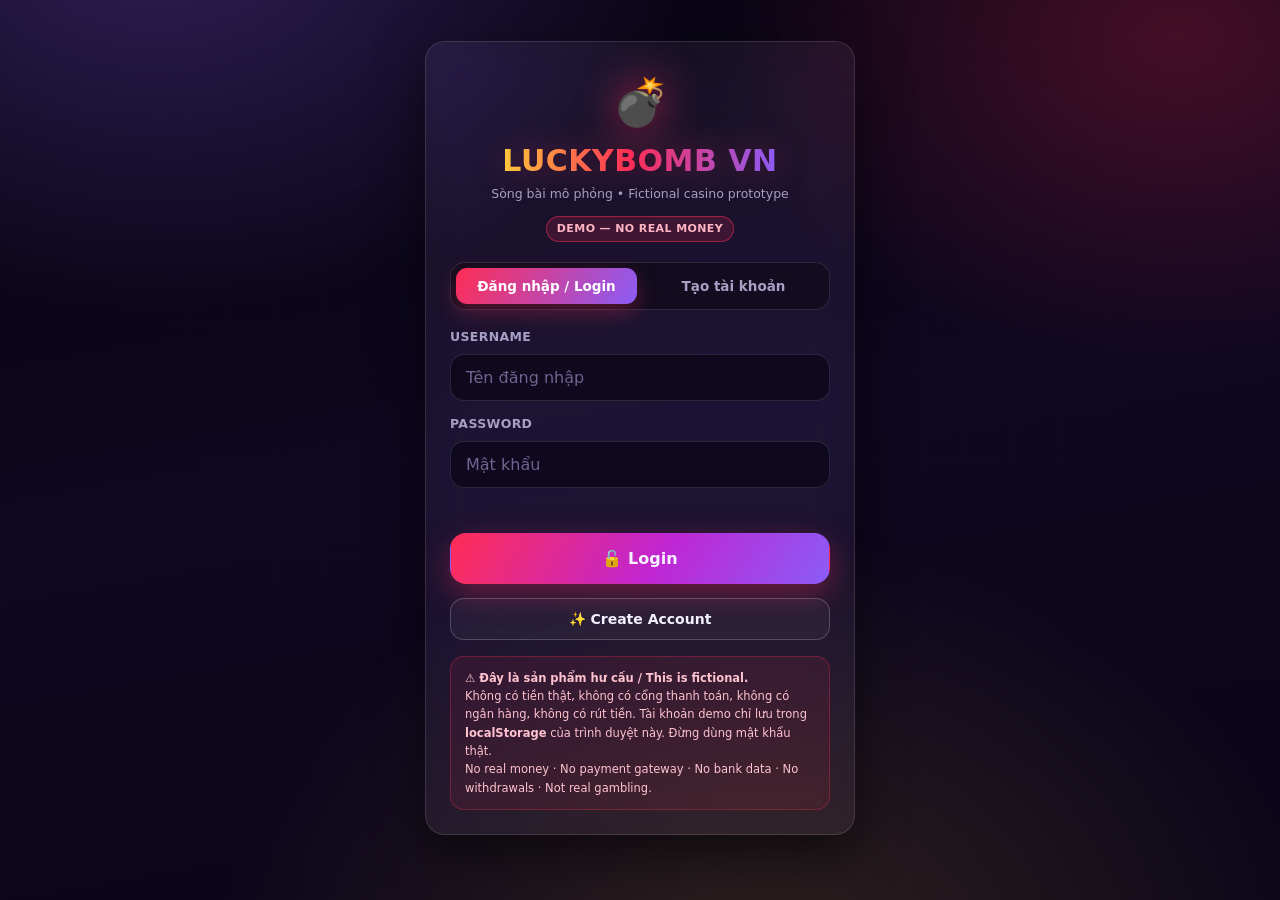
==== commit 240943f1: "Quieten the demo labelling in the game chrome The striped banner and the repeated "VIRTUAL VND ONLY"" ====
--- a/index.html
+++ b/index.html
@@ -32,9 +32,9 @@
   --stroke-2:rgba(255,255,255,.2);
   --radius:20px;
   --sidebar-w:248px;
-  --banner-h:30px;
   --shadow:0 18px 50px rgba(0,0,0,.55);
   --font:'Segoe UI',system-ui,-apple-system,'Helvetica Neue',Arial,sans-serif;
+  color-scheme:dark;
 }
 
 *{box-sizing:border-box;-webkit-tap-highlight-color:transparent}
@@ -136,6 +136,8 @@
 .btn-ghost{background:rgba(255,255,255,.04)}
 .btn-danger{background:linear-gradient(120deg,#ef4444,#b91c1c);border-color:transparent}
 .btn-block{width:100%}
+.btn-block.wrap{white-space:normal;line-height:1.3}
+.nw{white-space:nowrap}
 .btn-sm{padding:8px 13px;font-size:12.5px;border-radius:11px}
 .btn-lg{padding:15px 26px;font-size:16px;border-radius:16px}
 
@@ -179,24 +181,8 @@
 }
 .section-title .dot{width:9px;height:9px;border-radius:50%;background:var(--red);box-shadow:0 0 12px var(--red)}
 
-/* ---------------- demo banner ---------------- */
-.demo-banner{
-  position:sticky;top:0;z-index:60;
-  display:flex;align-items:center;justify-content:center;gap:10px;
-  padding:7px 12px;
-  font-size:11.5px;font-weight:900;letter-spacing:.9px;text-align:center;
-  color:#1a0308;
-  background:repeating-linear-gradient(135deg,#ffc93c 0 18px,#ff2d55 18px 36px);
-  text-shadow:0 1px 0 rgba(255,255,255,.25);
-}
-.demo-banner span{background:rgba(255,255,255,.75);padding:2px 10px;border-radius:999px}
-@media(max-width:560px){
-  .demo-banner{padding:6px 8px;font-size:9px;letter-spacing:.35px}
-  .demo-banner span{padding:2px 7px}
-}
-
 /* ---------------- auth ---------------- */
-#authScreen{min-height:100dvh;display:flex;flex-direction:column}
+#authScreen{min-height:100%;display:flex;flex-direction:column}
 .auth-wrap{
   flex:1;display:flex;align-items:center;justify-content:center;
   padding:24px 16px 48px;
@@ -220,9 +206,9 @@
 .err{color:#ff8fa6;font-size:12.5px;font-weight:700;min-height:17px}
 
 /* ---------------- app shell ---------------- */
-#app{min-height:100dvh;display:flex;flex-direction:column}
+#app{min-height:100%;display:flex;flex-direction:column}
 .topbar{
-  position:sticky;top:var(--banner-h);z-index:50;
+  position:sticky;top:env(safe-area-inset-top,0px);z-index:50;
   display:flex;align-items:center;gap:12px;
   padding:10px 16px;
   background:rgba(10,5,22,.72);
@@ -239,7 +225,7 @@
   border:1px solid rgba(255,201,60,.4);
   box-shadow:inset 0 0 22px rgba(255,201,60,.07);
 }
-.balance-box .amt{font-weight:900;font-size:17px;color:var(--gold);text-shadow:0 0 16px rgba(255,201,60,.45)}
+.balance-box .amt{font-weight:900;font-size:17px;color:var(--gold);text-shadow:0 0 16px rgba(255,201,60,.45);white-space:nowrap}
 .balance-box .amt.bump{animation:bump .5s cubic-bezier(.2,.9,.3,1.4)}
 .balance-box .lbl{font-size:9.5px;font-weight:900;letter-spacing:.7px;color:var(--gold-soft);opacity:.8;white-space:nowrap}
 .avatar-btn{
@@ -251,10 +237,10 @@
 .shell{flex:1;display:flex;width:100%;max-width:1360px;margin:0 auto}
 
 .sidebar{
-  position:sticky;top:calc(var(--banner-h) + 70px);align-self:flex-start;
+  position:sticky;top:calc(70px + env(safe-area-inset-top,0px));align-self:flex-start;
   width:var(--sidebar-w);flex:0 0 var(--sidebar-w);
   padding:18px 12px;display:flex;flex-direction:column;gap:5px;
-  height:calc(100dvh - 110px);
+  height:calc(100dvh - 140px);
 }
 .nav-btn{
   display:flex;align-items:center;gap:12px;
@@ -308,6 +294,7 @@
 .game-card .glow{position:absolute;inset:auto -40px -50px auto;width:150px;height:150px;border-radius:50%;filter:blur(8px);opacity:.28}
 .gc-bomb .glow{background:var(--red)} .gc-wheel .glow{background:var(--purple)}
 .gc-dice .glow{background:var(--cyan)} .gc-dep .glow{background:var(--gold)}
+.gc-wd .glow{background:var(--green)}
 
 /* ---------------- bet controls ---------------- */
 .panel-grid{display:grid;gap:16px;grid-template-columns:1fr}
@@ -502,6 +489,66 @@
 }
 .warn-box b{color:#fff}
 
+/* ---------------- withdraw (simulated) ---------------- */
+.steps{display:flex;flex-direction:column;gap:11px}
+.step{display:flex;gap:11px;align-items:flex-start;opacity:.38;transition:opacity .35s ease}
+.step.on,.step.done{opacity:1}
+.step .sd{
+  width:24px;height:24px;flex:0 0 auto;border-radius:50%;
+  display:grid;place-items:center;font-size:11px;font-weight:900;
+  background:rgba(255,255,255,.07);border:1px solid var(--stroke);
+  transition:background .3s ease,border-color .3s ease;
+}
+.step.on .sd{background:linear-gradient(135deg,var(--purple),var(--red));border-color:transparent}
+.step.done .sd{background:linear-gradient(135deg,var(--green),#0ea5e9);border-color:transparent}
+.step.fail .sd{background:linear-gradient(135deg,#ef4444,#7f1d1d);border-color:transparent}
+.step .st{font-weight:800;font-size:13px}
+.step .ss{font-size:11.5px;color:var(--muted);margin-top:1px}
+
+.receipt{
+  position:relative;padding:18px 16px;border-radius:16px;
+  background:rgba(0,0,0,.4);border:2px dashed var(--stroke-2);
+  animation:pop .4s cubic-bezier(.2,.9,.3,1.35);
+}
+.receipt .rhead{text-align:center;font-weight:900;letter-spacing:.6px;font-size:13px;margin-bottom:12px}
+.receipt .rrow{
+  display:flex;justify-content:space-between;gap:14px;align-items:baseline;
+  padding:7px 0;border-bottom:1px dashed rgba(255,255,255,.1);font-size:12.5px;
+}
+.receipt .rrow:last-child{border-bottom:0}
+.receipt .rrow span{color:var(--muted);white-space:nowrap}
+.receipt .rrow b{font-weight:800;text-align:right;overflow-wrap:break-word}
+.receipt .rstamp{
+  margin:14px auto 0;width:max-content;max-width:100%;
+  transform:rotate(-4deg);
+  padding:7px 14px;border-radius:9px;text-align:center;
+  font-weight:900;font-size:11.5px;letter-spacing:1px;
+  background:rgba(255,45,85,.92);color:#fff;border:3px solid rgba(255,255,255,.9);
+  box-shadow:0 8px 22px rgba(0,0,0,.5);
+}
+.wd-summary{display:flex;flex-direction:column;gap:2px;padding:13px 15px;border-radius:14px;background:rgba(0,0,0,.34);border:1px solid var(--stroke)}
+.wd-summary .wr{display:flex;justify-content:space-between;gap:12px;align-items:baseline;padding:5px 0;font-size:13px}
+.wd-summary .wr span{color:var(--muted)}
+.wd-summary .wr.total{border-top:1px dashed rgba(255,255,255,.14);margin-top:4px;padding-top:9px}
+.wd-summary .wr.total b{font-size:18px;color:var(--gold)}
+.channel-grid{display:grid;grid-template-columns:repeat(3,1fr);gap:9px}
+.channel{
+  padding:12px 7px;border-radius:15px;text-align:center;
+  border:1px solid var(--stroke);background:rgba(255,255,255,.045);
+  transition:all .2s cubic-bezier(.2,.9,.3,1.2);
+}
+.channel .che{font-size:21px;display:block}
+.channel .chn{display:block;font-weight:900;font-size:11px;margin-top:4px;line-height:1.3}
+.channel:hover{transform:translateY(-3px);background:rgba(255,255,255,.09);border-color:var(--stroke-2)}
+.channel.active{border-color:var(--purple);background:linear-gradient(140deg,rgba(139,92,246,.28),rgba(255,45,85,.14));box-shadow:0 0 0 3px rgba(139,92,246,.15)}
+.readonly-field{
+  display:flex;align-items:center;gap:9px;
+  padding:12px 15px;border-radius:14px;
+  background:rgba(8,4,18,.62);border:1px dashed var(--stroke-2);
+  font-weight:800;letter-spacing:.6px;color:var(--gold-soft);
+}
+.readonly-field .tag{font-size:9.5px;font-weight:900;letter-spacing:.6px;color:var(--muted);margin-left:auto;white-space:nowrap}
+
 /* ---------------- tables / history ---------------- */
 .table-wrap{overflow-x:auto;border-radius:16px;border:1px solid var(--stroke);background:rgba(0,0,0,.24)}
 table{width:100%;border-collapse:collapse;font-size:13px;min-width:540px}
@@ -539,16 +586,16 @@
   backdrop-filter:blur(18px);-webkit-backdrop-filter:blur(18px);
   border-top:1px solid var(--stroke);
 }
-.bottomnav .inner{display:grid;grid-template-columns:repeat(6,1fr);gap:2px}
+.bottomnav .inner{display:grid;grid-template-columns:repeat(7,1fr);gap:1px}
 .bn{display:flex;flex-direction:column;align-items:center;gap:3px;padding:7px 2px;border-radius:12px;color:var(--muted);transition:all .18s ease}
 .bn .ico{font-size:18px}
-.bn .lb{font-size:9px;font-weight:800;letter-spacing:.2px}
+.bn .lb{font-size:8.5px;font-weight:800;letter-spacing:.1px;max-width:100%;overflow:hidden;text-overflow:ellipsis;white-space:nowrap}
 .bn.active{color:var(--gold);background:rgba(255,201,60,.1)}
 .bn.active .ico{filter:drop-shadow(0 0 8px rgba(255,201,60,.8));transform:translateY(-1px)}
 
 /* ---------------- toasts ---------------- */
 #toasts{
-  position:fixed;z-index:200;top:calc(var(--banner-h) + 74px);right:14px;
+  position:fixed;z-index:200;top:calc(74px + env(safe-area-inset-top,0px));right:14px;
   display:flex;flex-direction:column;gap:9px;
   max-width:min(92vw,360px);pointer-events:none;
 }
@@ -645,6 +692,17 @@
   .card{padding:15px}
   #toasts{top:auto;bottom:calc(150px + env(safe-area-inset-bottom));right:10px;left:10px;max-width:none}
 }
+/* phones: the bar holds brand + DEMO tag + balance + avatar on one row */
+@media(max-width:430px){
+  .topbar{gap:5px;padding:9px 9px}
+  .brand{font-size:12px;gap:5px}
+  .brand .bomb{font-size:16px}
+  .topbar > .pill{font-size:8.5px;padding:3px 6px;letter-spacing:.3px}
+  .balance-box{padding:5px 8px;gap:5px}
+  .balance-box .amt{font-size:12.5px}
+  .balance-box > span{font-size:13px !important}
+  .avatar-btn{width:32px;height:32px;font-size:12px}
+}
 /* very narrow phones: the wordmark yields to the balance, which matters more */
 @media(max-width:374px){
   .topbar{gap:6px;padding:9px 8px}
@@ -656,15 +714,15 @@
   .choice .cn{font-size:11px}
   .mine-grid{gap:6px}
   .bottomnav .inner{gap:0}
+  .bn{padding:7px 1px}
+  .bn .ico{font-size:16px}
+  .bn .lb{font-size:7.5px}
+  .channel .chn{font-size:10px}
 }
 </style>
 </head>
 <body>
 
-<!-- ============ GLOBAL DEMO BANNER ============ -->
-<div class="demo-banner">
-  <span>DEMO — VIRTUAL CURRENCY ONLY — NO REAL MONEY</span>
-</div>
 
 <!-- ============================================================
      AUTH SCREEN
@@ -715,7 +773,7 @@
           <input id="regPass2" class="input" type="password" placeholder="Nhập lại mật khẩu" maxlength="64" />
         </div>
         <div id="regErr" class="err"></div>
-        <button type="submit" class="btn btn-gold btn-block btn-lg">🎁 Create Account (+100,000 VND ảo)</button>
+        <button type="submit" class="btn btn-gold btn-block btn-lg">🎁 Create Account (+100,000 VND)</button>
         <button type="button" id="goLogin" class="btn btn-ghost btn-block">← Back to login</button>
       </form>
 
@@ -739,12 +797,10 @@
   <!-- ---------- top bar ---------- -->
   <header class="topbar">
     <div class="brand"><span class="bomb">💣</span><span class="title-neon">LUCKYBOMB VN</span></div>
+    <span class="pill pill-warn" style="flex:0 0 auto">DEMO</span>
     <div class="balance-box">
       <span style="font-size:16px">💰</span>
-      <div>
-        <div class="amt mono" id="balanceTop">0 VND</div>
-        <div class="lbl">VIRTUAL · NO REAL MONEY</div>
-      </div>
+      <div class="amt mono" id="balanceTop">0 VND</div>
     </div>
     <button class="avatar-btn" id="avatarBtn" title="Account">U</button>
   </header>
@@ -757,13 +813,11 @@
       <button class="nav-btn" data-page="bomb"><span class="ico">💣</span> Bomb</button>
       <button class="nav-btn" data-page="wheel"><span class="ico">🎡</span> Vòng Quay</button>
       <button class="nav-btn" data-page="dice"><span class="ico">🎲</span> Dice</button>
-      <button class="nav-btn" data-page="deposit"><span class="ico">💳</span> Add Virtual Money</button>
+      <button class="nav-btn" data-page="deposit"><span class="ico">💳</span> Nạp tiền</button>
+      <button class="nav-btn" data-page="withdraw"><span class="ico">🏧</span> Rút tiền</button>
       <button class="nav-btn" data-page="history"><span class="ico">📜</span> History</button>
       <button class="nav-btn" data-page="account"><span class="ico">👤</span> Account</button>
-      <div class="sidebar-foot">
-        <b class="gold">DEMO BUILD</b><br />
-        Virtual VND only. No real money, no payments, no withdrawals. Fictional prototype for UI demonstration.
-      </div>
+
     </aside>
 
     <!-- ---------- content ---------- -->
@@ -774,13 +828,11 @@
         <div class="stack">
 
           <div class="hero glass card">
-            <div class="pill pill-warn">DEMO — NO REAL MONEY</div>
-            <h2 style="margin-top:10px">Xin chào, <span class="gold" id="helloName">player</span> 👋</h2>
-            <div class="small muted">Số dư ảo của bạn / Your virtual balance</div>
+            <h2>Xin chào, <span class="gold" id="helloName">player</span> 👋</h2>
+            <div class="small muted">Số dư của bạn</div>
             <div class="big-bal mono" id="balanceHero">0 VND</div>
-            <div class="small muted">VIRTUAL VND — tiền ảo, không có giá trị thật</div>
             <div class="row" style="margin-top:14px">
-              <button class="btn btn-gold" data-nav="deposit">💳 Add Virtual Money</button>
+              <button class="btn btn-gold" data-nav="deposit">💳 Nạp tiền</button>
               <button class="btn btn-ghost" data-nav="bomb">💣 Chơi ngay</button>
             </div>
           </div>
@@ -789,7 +841,7 @@
             <div class="stat glass"><div class="k">Ván đã chơi</div><div class="v mono" id="statPlays">0</div></div>
             <div class="stat glass"><div class="k">Thắng / Wins</div><div class="v mono green" id="statWins">0</div></div>
             <div class="stat glass"><div class="k">Thua / Losses</div><div class="v mono red" id="statLosses">0</div></div>
-            <div class="stat glass"><div class="k">Lãi/Lỗ ảo</div><div class="v mono" id="statNet">0</div></div>
+            <div class="stat glass"><div class="k">Lãi/Lỗ</div><div class="v mono" id="statNet">0</div></div>
           </div>
 
           <div class="section-title"><span class="dot"></span> Trò chơi / Games</div>
@@ -815,11 +867,18 @@
               <div class="small muted">THREE WHITE · ODD · EVEN với 3 viên xúc xắc.</div>
               <div class="pill pill-gold" style="margin-top:10px">Jackpot 10x</div>
             </div>
+            <div class="game-card glass gc-wd" data-nav="withdraw">
+              <div class="glow"></div>
+              <span class="emoji">🏧</span>
+              <h3>Rút tiền</h3>
+              <div class="small muted">Rút về ngân hàng hoặc ví.</div>
+              <div class="pill pill-warn" style="margin-top:10px">SIMULATED ONLY</div>
+            </div>
             <div class="game-card glass gc-dep" data-nav="deposit">
               <div class="glow"></div>
               <span class="emoji">💳</span>
-              <h3>Add Virtual Money</h3>
-              <div class="small muted">Nạp tiền ảo mô phỏng — QR giả, không chuyển tiền.</div>
+              <h3>Nạp tiền</h3>
+              <div class="small muted">Nạp nhanh qua QR.</div>
               <div class="pill pill-warn" style="margin-top:10px">SIMULATED ONLY</div>
             </div>
           </div>
@@ -833,11 +892,6 @@
             <div class="empty" id="homeHistoryEmpty">Chưa có ván nào. Hãy chơi thử! 🎮</div>
           </div>
 
-          <div class="warn-box">
-            <b>DEMO — NO REAL MONEY.</b> Toàn bộ số dư, giao dịch và phần thưởng trên trang này là
-            <b>tiền ảo hư cấu</b>. Trang này không kết nối ngân hàng, không có cổng thanh toán,
-            không nhận nạp tiền thật và không cho rút tiền. Đây chỉ là bản mẫu giao diện (UI prototype).
-          </div>
 
         </div>
       </section>
@@ -847,7 +901,6 @@
         <div class="stack">
           <div class="row">
             <div class="section-title"><span class="dot"></span> 💣 Bomb / Mines</div>
-            <span class="pill pill-warn">VIRTUAL VND ONLY</span>
           </div>
 
           <div class="panel-grid">
@@ -855,7 +908,7 @@
             <!-- controls -->
             <div class="glass card stack" id="bombControls">
               <div class="field">
-                <label for="bombBet">Tiền cược ảo / Virtual bet</label>
+                <label for="bombBet">Tiền cược</label>
                 <input id="bombBet" class="input mono" type="number" min="1000" step="1000" value="50000" />
               </div>
               <div class="row" id="bombBetPresets">
@@ -897,8 +950,7 @@
               </div>
 
               <button class="btn btn-primary btn-block btn-lg" id="bombStart">▶ Bắt đầu / Start Game</button>
-              <button class="btn btn-gold btn-block btn-lg" id="bombCashout" hidden>💰 CASH OUT</button>
-              <div class="tiny muted center">Tiền cược ảo bị trừ khi bắt đầu ván. Không có tiền thật.</div>
+              <button class="btn btn-gold btn-block btn-lg wrap" id="bombCashout" hidden>💰 CASH OUT</button>
             </div>
 
             <!-- board -->
@@ -906,9 +958,6 @@
               <div class="mult-strip" id="bombMultStrip"></div>
               <div class="mine-grid" id="mineGrid"></div>
               <div class="result-banner" id="bombBanner">Chọn mức cược và số bom, rồi nhấn <b>Start</b></div>
-              <div class="tiny muted center">
-                Hệ số = (xác suất công bằng × 97%). Đây là mô phỏng — không phải cờ bạc thật.
-              </div>
             </div>
 
           </div>
@@ -920,14 +969,13 @@
         <div class="stack">
           <div class="row">
             <div class="section-title"><span class="dot"></span> 🎡 Vòng Quay May Mắn</div>
-            <span class="pill pill-warn">VIRTUAL VND ONLY</span>
           </div>
 
           <div class="panel-grid">
 
             <div class="glass card stack">
               <div class="field">
-                <label for="wheelBet">Tiền cược ảo / Virtual bet</label>
+                <label for="wheelBet">Tiền cược</label>
                 <input id="wheelBet" class="input mono" type="number" min="1000" step="1000" value="50000" />
               </div>
               <div class="row" id="wheelBetPresets">
@@ -946,10 +994,6 @@
                 <div><div class="k">Hệ số vừa quay</div><div class="v purple mono" id="wheelLastMult">—</div></div>
               </div>
 
-              <div class="warn-box tiny">
-                “This is a simulated game using virtual currency.”<br />
-                <b>Đây là trò chơi mô phỏng dùng tiền ảo.</b> Không có tiền thật.
-              </div>
             </div>
 
             <div class="glass card">
@@ -975,14 +1019,13 @@
         <div class="stack">
           <div class="row">
             <div class="section-title"><span class="dot"></span> 🎲 Dice Roll — Xúc Xắc</div>
-            <span class="pill pill-warn">VIRTUAL VND ONLY</span>
           </div>
 
           <div class="panel-grid">
 
             <div class="glass card stack">
               <div class="field">
-                <label for="diceBet">Tiền cược ảo / Virtual bet</label>
+                <label for="diceBet">Tiền cược</label>
                 <input id="diceBet" class="input mono" type="number" min="1000" step="1000" value="50000" />
               </div>
               <div class="row" id="diceBetPresets">
@@ -1023,7 +1066,6 @@
                 <span class="pill" id="dicePar">—</span>
               </div>
               <div class="result-banner" id="diceBanner">Chọn cược và nhấn <b>ROLL</b>.</div>
-              <div class="tiny muted center">Mọi khoản thắng đều là <b>tiền ảo</b>. Simulated dice — virtual payouts only.</div>
             </div>
 
           </div>
@@ -1034,7 +1076,7 @@
       <section class="page" id="page-deposit">
         <div class="stack">
           <div class="row">
-            <div class="section-title"><span class="dot"></span> 💳 Add Virtual Money</div>
+            <div class="section-title"><span class="dot"></span> 💳 Nạp tiền</div>
             <span class="pill pill-warn">SIMULATED PAYMENT ONLY</span>
           </div>
 
@@ -1049,23 +1091,23 @@
           <div class="dep-grid">
 
             <div class="glass card stack">
-              <div class="small muted">Chọn số tiền ảo / Select virtual amount</div>
+              <div class="small muted">Chọn số tiền</div>
               <div class="amount-grid" id="depAmounts">
-                <button class="amount-btn" data-amt="50000"><div class="a mono">50,000</div><div class="c">VIRTUAL VND</div></button>
-                <button class="amount-btn active" data-amt="100000"><div class="a mono">100,000</div><div class="c">VIRTUAL VND</div></button>
-                <button class="amount-btn" data-amt="200000"><div class="a mono">200,000</div><div class="c">VIRTUAL VND</div></button>
-                <button class="amount-btn" data-amt="500000"><div class="a mono">500,000</div><div class="c">VIRTUAL VND</div></button>
+                <button class="amount-btn" data-amt="50000"><div class="a mono">50,000</div><div class="c">VND</div></button>
+                <button class="amount-btn active" data-amt="100000"><div class="a mono">100,000</div><div class="c">VND</div></button>
+                <button class="amount-btn" data-amt="200000"><div class="a mono">200,000</div><div class="c">VND</div></button>
+                <button class="amount-btn" data-amt="500000"><div class="a mono">500,000</div><div class="c">VND</div></button>
               </div>
 
               <div class="field">
-                <label for="depCustom">Số tiền tuỳ chọn / Custom amount (virtual)</label>
+                <label for="depCustom">Số tiền tuỳ chọn</label>
                 <input id="depCustom" class="input mono" type="number" min="1000" max="10000000" step="1000" placeholder="VD: 250000" />
               </div>
 
               <div class="bet-amount-display">
                 <span class="small muted">Sẽ cộng:</span>
                 <span class="v mono" id="depSelected">100,000</span>
-                <span class="small muted">VIRTUAL VND</span>
+                <span class="small muted">VND</span>
               </div>
 
               <button class="btn btn-gold btn-block btn-lg" id="simulatePay">⚡ SIMULATE PAYMENT</button>
@@ -1078,7 +1120,7 @@
               <div class="section-title" style="font-size:15px"><span class="dot"></span> Lịch sử giao dịch (demo)</div>
               <div class="table-wrap">
                 <table>
-                  <thead><tr><th>Mã GD</th><th>Thời gian</th><th>Loại</th><th>Số tiền ảo</th><th>Trạng thái</th></tr></thead>
+                  <thead><tr><th>Mã GD</th><th>Thời gian</th><th>Loại</th><th>Số tiền</th><th>Trạng thái</th></tr></thead>
                   <tbody id="txBody"></tbody>
                 </table>
                 <div class="empty" id="txEmpty" hidden>Chưa có giao dịch demo nào.</div>
@@ -1098,7 +1140,7 @@
               <div class="fake-info">
                 <div class="fi"><span class="muted">Đơn vị (hư cấu)</span><b>LUCKYBOMB DEMO STUDIO</b></div>
                 <div class="fi"><span class="muted">Mã tham chiếu</span><b id="qrRef">DEMO-000000</b></div>
-                <div class="fi"><span class="muted">Số tiền ảo</span><b id="qrAmt">100,000 VIRTUAL VND</b></div>
+                <div class="fi"><span class="muted">Số tiền</span><b id="qrAmt">100,000 VND</b></div>
                 <div class="fi"><span class="muted">Ngân hàng</span><b>KHÔNG CÓ / NONE</b></div>
                 <div class="fi"><span class="muted">Số tài khoản</span><b>KHÔNG CÓ / NONE</b></div>
                 <div class="fi"><span class="muted">Hiệu lực</span><b>Chỉ trong demo</b></div>
@@ -1106,6 +1148,96 @@
               <div class="tiny muted center">
                 Không có thông tin ngân hàng thật nào được hiển thị hay thu thập.
                 No bank details are shown, requested, or collected.
+              </div>
+            </div>
+
+          </div>
+        </div>
+      </section>
+
+      <!-- ============ WITHDRAW (SIMULATED) ============ -->
+      <section class="page" id="page-withdraw">
+        <div class="stack">
+          <div class="row">
+            <div class="section-title"><span class="dot"></span> 🏧 Rút tiền</div>
+            <span class="pill pill-warn">SIMULATED — NO REAL MONEY</span>
+          </div>
+
+          <div class="warn-box">
+            <b>DEMO WITHDRAWAL — KHÔNG CÓ TIỀN THẬT NÀO ĐƯỢC CHUYỂN ĐI.</b><br />
+            Lệnh rút ở đây chỉ trừ <b>số dư ảo</b> trong trình duyệt của bạn rồi in ra một biên lai hư cấu.
+            Không có ngân hàng, không có ví điện tử, không có cổng thanh toán nào được liên hệ.<br />
+            Trang này <b>không hỏi và không lưu</b> thông tin tài khoản thật —
+            số tài khoản bên dưới là dãy số demo tự sinh, <b>đừng nhập số tài khoản thật của bạn ở bất kỳ đâu</b>.
+          </div>
+
+          <div class="dep-grid">
+
+            <div class="glass card stack">
+              <div class="small muted">Số tiền muốn rút</div>
+              <div class="amount-grid" id="wdAmounts">
+                <button class="amount-btn active" data-amt="100000"><div class="a mono">100,000</div><div class="c">VND</div></button>
+                <button class="amount-btn" data-amt="200000"><div class="a mono">200,000</div><div class="c">VND</div></button>
+                <button class="amount-btn" data-amt="500000"><div class="a mono">500,000</div><div class="c">VND</div></button>
+                <button class="amount-btn" data-amt="all"><div class="a mono">TẤT CẢ</div><div class="c">TOÀN BỘ SỐ DƯ</div></button>
+              </div>
+
+              <div class="field">
+                <label for="wdCustom">Số tiền tuỳ chọn</label>
+                <input id="wdCustom" class="input mono" type="number" min="100000" step="10000" placeholder="VD: 350000" />
+              </div>
+
+              <div class="wd-summary">
+                <div class="wr"><span>Số tiền rút</span><b class="mono" id="wdGross">100,000</b></div>
+                <div class="wr"><span>Phí hư cấu (2%, tối thiểu 5,000)</span><b class="mono red" id="wdFee">-5,000</b></div>
+                <div class="wr total"><span>Thực nhận</span><b class="mono" id="wdNet">95,000</b></div>
+              </div>
+
+              <div class="field">
+                <label>Kênh nhận (hư cấu) / Payout channel</label>
+                <div class="channel-grid" id="wdChannels">
+                  <button class="channel active" data-ch="bank"><span class="che">🏦</span><span class="chn">HƯ CẤU Bank</span></button>
+                  <button class="channel" data-ch="wallet"><span class="che">📱</span><span class="chn">DemoPay Ví</span></button>
+                  <button class="channel" data-ch="card"><span class="che">🎟️</span><span class="chn">Thẻ cào DEMO</span></button>
+                </div>
+              </div>
+
+              <div class="field">
+                <label>Tài khoản nhận (dãy số demo tự sinh)</label>
+                <div class="readonly-field"><span id="wdAccount">DEMO 0000-0000-00</span><span class="tag">KHÔNG PHẢI STK THẬT</span></div>
+              </div>
+
+              <div class="field">
+                <label for="wdName">Tên người nhận (tuỳ chọn, hư cấu)</label>
+                <input id="wdName" class="input" type="text" maxlength="32" placeholder="VD: NGUYEN VAN DEMO" />
+              </div>
+
+              <button class="btn btn-primary btn-block btn-lg wrap" id="wdSubmit">🏧 RÚT TIỀN ẢO</button>
+              <div class="tiny center" style="color:#ffb4c4">
+                Tối thiểu 100,000 · tối đa 5,000,000 mỗi lệnh (giới hạn hư cấu).
+                Không có khoản tiền thật nào rời khỏi bất kỳ tài khoản nào.
+              </div>
+            </div>
+
+            <div class="glass card stack">
+              <div class="section-title" style="font-size:15px"><span class="dot"></span> Trạng thái lệnh rút</div>
+              <div class="steps" id="wdSteps">
+                <div class="step" data-step="0"><div class="sd">1</div><div><div class="st">Xác minh tài khoản</div><div class="ss">Kiểm tra số dư và hạn mức</div></div></div>
+                <div class="step" data-step="1"><div class="sd">2</div><div><div class="st">Gửi lệnh tới kênh nhận</div><div class="ss">Đang xử lý</div></div></div>
+                <div class="step" data-step="2"><div class="sd">3</div><div><div class="st">Kết quả</div><div class="ss">Biên lai sẽ hiện bên dưới</div></div></div>
+              </div>
+
+              <div id="wdReceipt" hidden></div>
+
+              <hr class="sep" />
+
+              <div class="section-title" style="font-size:15px"><span class="dot"></span> Lệnh rút gần đây (demo)</div>
+              <div class="table-wrap">
+                <table>
+                  <thead><tr><th>Mã lệnh</th><th>Thời gian</th><th>Số tiền</th><th>Trạng thái</th></tr></thead>
+                  <tbody id="wdBody"></tbody>
+                </table>
+                <div class="empty" id="wdEmpty">Chưa có lệnh rút demo nào.</div>
               </div>
             </div>
 
@@ -1118,14 +1250,13 @@
         <div class="stack">
           <div class="row">
             <div class="section-title"><span class="dot"></span> 📜 Lịch sử / History</div>
-            <span class="pill pill-warn">VIRTUAL VND ONLY</span>
           </div>
 
           <div class="stat-grid">
             <div class="stat glass"><div class="k">Tổng ván</div><div class="v mono" id="hStatPlays">0</div></div>
-            <div class="stat glass"><div class="k">Tổng cược ảo</div><div class="v mono gold" id="hStatWagered">0</div></div>
-            <div class="stat glass"><div class="k">Tổng thắng ảo</div><div class="v mono green" id="hStatWon">0</div></div>
-            <div class="stat glass"><div class="k">Lãi/Lỗ ảo</div><div class="v mono" id="hStatNet">0</div></div>
+            <div class="stat glass"><div class="k">Tổng cược</div><div class="v mono gold" id="hStatWagered">0</div></div>
+            <div class="stat glass"><div class="k">Tổng thắng</div><div class="v mono green" id="hStatWon">0</div></div>
+            <div class="stat glass"><div class="k">Lãi/Lỗ</div><div class="v mono" id="hStatNet">0</div></div>
           </div>
 
           <div class="glass card stack">
@@ -1141,7 +1272,7 @@
             </div>
             <div class="table-wrap">
               <table>
-                <thead><tr><th>Thời gian</th><th>Game</th><th>Chi tiết</th><th>Cược ảo</th><th>Kết quả</th><th>Thay đổi</th></tr></thead>
+                <thead><tr><th>Thời gian</th><th>Game</th><th>Chi tiết</th><th>Cược</th><th>Kết quả</th><th>Thay đổi</th></tr></thead>
                 <tbody id="historyBody"></tbody>
               </table>
               <div class="empty" id="historyEmpty">Chưa có lịch sử.</div>
@@ -1165,11 +1296,14 @@
                 <h3 id="acctName">player</h3>
                 <div class="small muted">Tài khoản demo hư cấu · lưu trong localStorage</div>
               </div>
-              <span class="pill pill-ok" id="acctMode">CHẾ ĐỘ: BÌNH THƯỜNG</span>
+              <div class="row" style="gap:6px">
+                <span class="pill pill-ok" id="acctMode">CHẾ ĐỘ: BÌNH THƯỜNG</span>
+                <span class="pill pill-ok" id="acctWd">RÚT TIỀN: BÌNH THƯỜNG</span>
+              </div>
             </div>
 
             <div class="kv">
-              <div class="item"><div class="k">Số dư ảo</div><div class="v gold mono" id="acctBal">0</div></div>
+              <div class="item"><div class="k">Số dư</div><div class="v gold mono" id="acctBal">0</div></div>
               <div class="item"><div class="k">Ngày tạo</div><div class="v" id="acctCreated">—</div></div>
               <div class="item"><div class="k">Số ván đã chơi</div><div class="v mono" id="acctPlays">0</div></div>
               <div class="item"><div class="k">Số giao dịch demo</div><div class="v mono" id="acctTx">0</div></div>
@@ -1178,8 +1312,8 @@
             <hr class="sep" />
 
             <div class="row">
-              <button class="btn btn-gold" data-nav="deposit">💳 Nạp tiền ảo</button>
-              <button class="btn btn-ghost" id="resetBalance">♻️ Đặt lại 100,000 ảo</button>
+              <button class="btn btn-gold" data-nav="deposit">💳 Nạp tiền</button>
+              <button class="btn btn-ghost" id="resetBalance">♻️ Đặt lại 100,000</button>
               <button class="btn btn-ghost" id="openConsoleFromAcct">⌨️ Command Console</button>
               <div class="grow"></div>
               <button class="btn btn-ghost" id="logoutBtn">🚪 Đăng xuất</button>
@@ -1193,20 +1327,15 @@
             <div class="small stack" style="gap:6px">
               <div><code style="background:rgba(0,0,0,.45);padding:2px 7px;border-radius:6px" class="gold">/always win for (username)</code> — luôn thắng</div>
               <div><code style="background:rgba(0,0,0,.45);padding:2px 7px;border-radius:6px" class="gold">/always loose for (username)</code> — luôn thua</div>
-              <div><code style="background:rgba(0,0,0,.45);padding:2px 7px;border-radius:6px" class="gold">add (username) (amount)</code> — cộng tiền ảo</div>
+              <div><code style="background:rgba(0,0,0,.45);padding:2px 7px;border-radius:6px" class="gold">add (username) (amount)</code> — cộng tiền</div>
+              <div><code style="background:rgba(0,0,0,.45);padding:2px 7px;border-radius:6px" class="gold">/rut tien error for (username)</code> — rút luôn lỗi</div>
+              <div><code style="background:rgba(0,0,0,.45);padding:2px 7px;border-radius:6px" class="gold">/rut tien thanh cong for (username)</code> — rút luôn được</div>
               <div><code style="background:rgba(0,0,0,.45);padding:2px 7px;border-radius:6px" class="gold">/normal for (username)</code> — trả về ngẫu nhiên</div>
               <div><code style="background:rgba(0,0,0,.45);padding:2px 7px;border-radius:6px" class="gold">/users</code>, <code style="background:rgba(0,0,0,.45);padding:2px 7px;border-radius:6px" class="gold">/help</code></div>
             </div>
-            <div class="tiny muted">Console này là một phần của bản demo hư cấu — nó chỉ sửa dữ liệu ảo trong trình duyệt.</div>
+            <div class="tiny muted">Console chỉ sửa dữ liệu trong trình duyệt này.</div>
           </div>
 
-          <div class="warn-box">
-            <b>Trách nhiệm / Responsible demo notice.</b>
-            Bản mẫu này cố tình <b>không có</b>: cổng thanh toán thật, QR thanh toán thật, thông tin ngân hàng,
-            nạp tiền thật, rút tiền, API thanh toán bên ngoài, hay cờ bạc thật.
-            Mọi con số đều là <b>VIRTUAL VND</b>.<br />
-            <span class="tiny">Gambling carries real risk. This prototype exists only to demonstrate UI/animation work — please do not treat it as a real product.</span>
-          </div>
         </div>
       </section>
 
@@ -1220,7 +1349,8 @@
       <button class="bn" data-page="bomb"><span class="ico">💣</span><span class="lb">Bomb</span></button>
       <button class="bn" data-page="wheel"><span class="ico">🎡</span><span class="lb">Vòng Quay</span></button>
       <button class="bn" data-page="dice"><span class="ico">🎲</span><span class="lb">Dice</span></button>
-      <button class="bn" data-page="deposit"><span class="ico">💳</span><span class="lb">Nạp ảo</span></button>
+      <button class="bn" data-page="deposit"><span class="ico">💳</span><span class="lb">Nạp</span></button>
+      <button class="bn" data-page="withdraw"><span class="ico">🏧</span><span class="lb">Rút</span></button>
       <button class="bn" data-page="history"><span class="ico">📜</span><span class="lb">History</span></button>
     </div>
   </nav>
@@ -1233,7 +1363,7 @@
       <span style="font-size:17px">⌨️</span>
       <div class="grow">
         <div class="t">COMMAND CHAT <span class="pill pill-warn" style="margin-left:4px">DEMO</span></div>
-        <div class="tiny muted">Chỉ sửa dữ liệu ảo · virtual data only</div>
+        <div class="tiny muted">Bảng điều khiển</div>
       </div>
       <button class="btn btn-sm btn-ghost" id="consoleClose">✕</button>
     </div>
@@ -1320,6 +1450,7 @@
   window.matchMedia && window.matchMedia('(prefers-reduced-motion: reduce)').matches;
 const SPIN_MS = () => (reducedMotion() ? 350 : 5050);
 const ROLL_MS = () => (reducedMotion() ? 300 : 1300);
+const STEP_MS = () => (reducedMotion() ? 130 : 850);
 
 function timeLabel(iso) {
   const d = new Date(iso);
@@ -1393,6 +1524,7 @@
     balance: START_BALANCE,
     created: created,
     rig: null,                 // null | 'win' | 'lose'  (set by the command console)
+    wd: null,                  // null = withdrawals go through | 'block' = always rejected
     txs: [
       { id: txId(), t: created, type: 'WELCOME BONUS (DEMO)', amount: START_BALANCE, status: 'DEMO' },
       { id: txId(), t: created, type: 'KYC CHECK (FICTIONAL)', amount: 0, status: 'DEMO' },
@@ -1474,6 +1606,7 @@
   user.txs = user.txs.slice(0, 60);
   saveDB();
   renderTxs();
+  renderWithdraws();
   renderAccount();
 }
 
@@ -1499,6 +1632,7 @@
   $$('.bn').forEach((b) => b.classList.toggle('active', b.dataset.page === page));
   window.scrollTo({ top: 0, behavior: 'smooth' });
   if (page === 'deposit') drawFakeQR();
+  if (page === 'withdraw') syncWithdrawPage();
 }
 
 document.addEventListener('click', (e) => {
@@ -1537,12 +1671,14 @@
   $('#acctAv').textContent = u.name.charAt(0).toUpperCase();
   renderBalance();
   renderTxs();
+  renderWithdraws();
   renderHistory();
   renderStats();
   renderAccount();
   resetBombBoard();
+  syncWithdrawPage();
   navigate('home');
-  toast('Chào mừng, ' + u.name + '!', 'Số dư ảo: ' + fmtVnd(u.balance) + ' (DEMO)', 'gold');
+  toast('Chào mừng, ' + u.name + '!', fmtVnd(u.balance), 'gold');
 }
 
 $('#tabLogin').addEventListener('click', () => switchAuthTab('login'));
@@ -1579,7 +1715,7 @@
   saveDB();
   $('#regPass').value = ''; $('#regPass2').value = '';
   enterApp(u);
-  toast('Tài khoản demo đã tạo', 'Tặng ' + fmtVnd(START_BALANCE) + ' tiền ảo (không phải tiền thật).', 'gold');
+  toast('Tài khoản demo đã tạo', 'Tặng ' + fmtVnd(START_BALANCE) + '.', 'gold');
 });
 
 $('#logoutBtn').addEventListener('click', () => {
@@ -1593,23 +1729,23 @@
 $('#deleteAcct').addEventListener('click', () => {
   confirmModal(
     'Xoá tài khoản demo?',
-    'Toàn bộ dữ liệu ảo (số dư, lịch sử, giao dịch demo) của "' + user.name + '" sẽ bị xoá khỏi trình duyệt này. Không thể hoàn tác.',
+    'Toàn bộ dữ liệu (số dư, lịch sử, giao dịch) của "' + user.name + '" sẽ bị xoá khỏi trình duyệt này. Không thể hoàn tác.',
     'Xoá vĩnh viễn',
     () => {
       delete DB.users[key(user.name)];
       DB.session = null; saveDB(); user = null;
       showAuth('login');
-      toast('Đã xoá tài khoản demo', 'Dữ liệu ảo đã được gỡ khỏi localStorage.', 'info');
+      toast('Đã xoá tài khoản demo', 'Dữ liệu đã được gỡ khỏi trình duyệt.', 'info');
     }
   );
 });
 
 $('#resetBalance').addEventListener('click', () => {
-  confirmModal('Đặt lại số dư ảo?', 'Số dư sẽ trở về ' + fmtVnd(START_BALANCE) + ' tiền ảo.', 'Đặt lại', () => {
+  confirmModal('Đặt lại số dư?', 'Số dư sẽ trở về ' + fmtVnd(START_BALANCE) + '.', 'Đặt lại', () => {
     user.balance = START_BALANCE;
     saveDB(); renderBalance(); renderAccount();
     addTx('BALANCE RESET (DEMO)', 0, 'DEMO');
-    toast('Đã đặt lại số dư ảo', fmtVnd(START_BALANCE) + ' virtual VND.', 'gold');
+    toast('Đã đặt lại số dư', fmtVnd(START_BALANCE) + '.', 'gold');
   });
 });
 
@@ -1623,8 +1759,8 @@
 }
 
 function validateBet(bet) {
-  if (bet < MIN_BET) { toast('Cược quá nhỏ', 'Tối thiểu ' + fmtVnd(MIN_BET) + ' (ảo).', 'lose'); return false; }
-  if (bet > user.balance) { toast('Không đủ tiền ảo', 'Số dư: ' + fmtVnd(user.balance) + '. Hãy nạp tiền ảo.', 'lose'); return false; }
+  if (bet < MIN_BET) { toast('Cược quá nhỏ', 'Tối thiểu ' + fmtVnd(MIN_BET) + '.', 'lose'); return false; }
+  if (bet > user.balance) { toast('Không đủ số dư', 'Số dư: ' + fmtVnd(user.balance) + '. Hãy nạp thêm.', 'lose'); return false; }
   return true;
 }
 
@@ -1764,7 +1900,7 @@
   $('#bombCashout').innerHTML = '💰 CASH OUT';
   $('#bombBet').disabled = true;
   $$('#bombCountPresets .chip').forEach((c) => (c.disabled = true));
-  setBanner('#bombBanner', 'Đang chơi — mở ô để tăng hệ số. Cược ảo: <b class="gold">' + fmtVnd(bet) + '</b>', '');
+  setBanner('#bombBanner', 'Đang chơi — mở ô để tăng hệ số. Cược: <b class="gold">' + fmtVnd(bet) + '</b>', '');
   updateBombPreview();
 }
 
@@ -1783,9 +1919,9 @@
 function endBombLoss(i) {
   bomb.active = false;
   revealAllMines(i);
-  setBanner('#bombBanner', '💥 DÍNH BOM! Mất <b class="red">' + fmtVnd(bomb.bet) + '</b> tiền ảo.', 'lose');
+  setBanner('#bombBanner', '💥 DÍNH BOM! Mất <b class="red">' + fmtVnd(bomb.bet) + '</b>.', 'lose');
   addHistory('bomb', bomb.bombs + ' bom · ' + bomb.picks + ' ô mở', bomb.bet, 'lose', -bomb.bet);
-  toast('Nổ rồi! 💥', 'Mất ' + fmtVnd(bomb.bet) + ' (tiền ảo).', 'lose');
+  toast('Nổ rồi! 💥', 'Mất ' + fmtVnd(bomb.bet) + '.', 'lose');
   finishBombRound();
 }
 
@@ -1808,10 +1944,10 @@
   revealAllMines(-1);
   setBanner('#bombBanner',
     (auto ? '🏆 DỌN SẠCH BÀN! ' : '💰 CASH OUT! ') +
-    'Nhận <b class="green">' + fmtVnd(payout) + ' ảo</b> (' + mult.toFixed(2) + 'x)', 'win');
+    'Nhận <b class="green">' + fmtVnd(payout) + '</b> (' + mult.toFixed(2) + 'x)', 'win');
   addHistory('bomb', bomb.bombs + ' bom · ' + bomb.picks + ' ô · ' + mult.toFixed(2) + 'x',
     bomb.bet, 'win', payout - bomb.bet);
-  toast('Rút tiền thành công 💰', '+' + fmtVnd(payout) + ' tiền ảo (' + mult.toFixed(2) + 'x)', 'win');
+  toast('Rút tiền thành công 💰', '+' + fmtVnd(payout) + ' (' + mult.toFixed(2) + 'x)', 'win');
   finishBombRound();
 }
 
@@ -1834,9 +1970,10 @@
   updateBombPreview();
 
   const mult = mineMultiplier(bomb.bombs, bomb.picks);
-  $('#bombCashout').innerHTML = '💰 CASH OUT · ' + fmtVnd(Math.floor(bomb.bet * mult)) + ' (' + mult.toFixed(2) + 'x)';
-  setBanner('#bombBanner', 'An toàn 💎 — hệ số <b class="gold">' + mult.toFixed(2) + 'x</b>, rút được <b class="green">' +
-    fmtVnd(Math.floor(bomb.bet * mult)) + ' ảo</b>', '');
+  $('#bombCashout').innerHTML = '💰 CASH OUT ' + fmtVnd(Math.floor(bomb.bet * mult));
+  setBanner('#bombBanner',
+    'An toàn 💎 <span class="nw">hệ số <b class="gold">' + mult.toFixed(2) + 'x</b></span> · ' +
+    '<span class="nw">rút được <b class="green">' + fmtVnd(Math.floor(bomb.bet * mult)) + '</b></span>', '');
 
   if (bomb.picks >= GRID_SIZE - bomb.bombs) cashOutBomb(true);
 });
@@ -1934,12 +2071,12 @@
     const res = $('#wheelResult');
     res.classList.remove('pop'); void res.offsetWidth; res.classList.add('pop');
     res.innerHTML = '<div><span style="color:' + seg.c + '">' + seg.m + 'x</span> → <b class="' +
-      (win ? 'green' : push ? 'gold' : 'red') + '">' + fmtVnd(payout) + ' ảo</b></div>';
+      (win ? 'green' : push ? 'gold' : 'red') + '">' + fmtVnd(payout) + '</b></div>';
 
     addHistory('wheel', 'Ô ' + seg.m + 'x', bet, win ? 'win' : push ? 'push' : 'lose', net);
-    if (win)       toast('Trúng ' + seg.m + 'x! 🎉', '+' + fmtVnd(net) + ' tiền ảo', 'win');
-    else if (push) toast('Hoà 1x', 'Hoàn lại ' + fmtVnd(payout) + ' tiền ảo', 'info');
-    else           toast('Hệ số ' + seg.m + 'x 💥', 'Mất ' + fmtVnd(-net) + ' tiền ảo', 'lose');
+    if (win)       toast('Trúng ' + seg.m + 'x! 🎉', '+' + fmtVnd(net), 'win');
+    else if (push) toast('Hoà 1x', 'Hoàn lại ' + fmtVnd(payout), 'info');
+    else           toast('Hệ số ' + seg.m + 'x 💥', 'Mất ' + fmtVnd(-net), 'lose');
 
     wheelSpinning = false;
     $('#spinBtn').disabled = false;
@@ -2030,15 +2167,15 @@
 
     const faces = dice.join(' · ');
     if (won && diceChoice === 'three') {
-      setBanner('#diceBanner', '🎯 THREE WHITE JACKPOT! ' + faces + ' → <b class="gold">+' + fmtVnd(payout) + ' ảo</b> (10x)', 'jack');
-      toast('JACKPOT 🎯', '+' + fmtVnd(payout - bet) + ' tiền ảo', 'gold');
+      setBanner('#diceBanner', '🎯 THREE WHITE JACKPOT! ' + faces + ' → <b class="gold">+' + fmtVnd(payout) + '</b> (10x)', 'jack');
+      toast('JACKPOT 🎯', '+' + fmtVnd(payout - bet), 'gold');
     } else if (won) {
-      setBanner('#diceBanner', '✅ THẮNG ' + DICE_NAME[diceChoice] + ' · tổng ' + total + ' → <b class="green">+' + fmtVnd(payout) + ' ảo</b>', 'win');
-      toast('Thắng! 🎉', '+' + fmtVnd(payout - bet) + ' tiền ảo (' + mult + 'x)', 'win');
+      setBanner('#diceBanner', '✅ THẮNG ' + DICE_NAME[diceChoice] + ' · tổng ' + total + ' → <b class="green">+' + fmtVnd(payout) + '</b>', 'win');
+      toast('Thắng! 🎉', '+' + fmtVnd(payout - bet) + ' (' + mult + 'x)', 'win');
     } else {
       setBanner('#diceBanner', '❌ THUA · ' + faces + ' = ' + total + (triple ? ' (bộ ba)' : '') +
-        ' → mất <b class="red">' + fmtVnd(bet) + ' ảo</b>', 'lose');
-      toast('Thua ván này 💥', 'Mất ' + fmtVnd(bet) + ' tiền ảo', 'lose');
+        ' → mất <b class="red">' + fmtVnd(bet) + '</b>', 'lose');
+      toast('Thua ván này 💥', 'Mất ' + fmtVnd(bet), 'lose');
     }
 
     addHistory('dice', DICE_NAME[diceChoice] + ' · ' + faces + ' = ' + total,
@@ -2064,7 +2201,7 @@
 function setDepAmount(v) {
   depAmount = clamp(Math.floor(v || 0), 0, 100000000);
   $('#depSelected').textContent = fmt(depAmount);
-  $('#qrAmt').textContent = fmt(depAmount) + ' VIRTUAL VND';
+  $('#qrAmt').textContent = fmt(depAmount) + ' VND';
 }
 
 $('#depAmounts').addEventListener('click', (e) => {
@@ -2117,13 +2254,13 @@
 }
 
 $('#simulatePay').addEventListener('click', () => {
-  if (depAmount < MIN_BET) { toast('Số tiền không hợp lệ', 'Tối thiểu ' + fmtVnd(MIN_BET) + ' (ảo).', 'lose'); return; }
-  if (depAmount > 10000000) { toast('Vượt giới hạn demo', 'Tối đa 10,000,000 tiền ảo mỗi lần.', 'lose'); return; }
+  if (depAmount < MIN_BET) { toast('Số tiền không hợp lệ', 'Tối thiểu ' + fmtVnd(MIN_BET) + '.', 'lose'); return; }
+  if (depAmount > 10000000) { toast('Vượt giới hạn demo', 'Tối đa 10,000,000 mỗi lần.', 'lose'); return; }
   credit(depAmount);
   addTx('SIMULATED TOP-UP (NO REAL PAYMENT)', depAmount, 'DEMO');
   drawFakeQR();
-  toast('Đã cộng tiền ảo 💰',
-    '+' + fmt(depAmount) + ' VIRTUAL VND. Không có thanh toán thật nào được thực hiện.', 'gold');
+  toast('Đã nạp thành công 💰',
+    '+' + fmt(depAmount) + ' VND (mô phỏng — không có thanh toán thật).', 'gold');
   console.info('[LuckyBomb demo] Simulated top-up only — no real payment was processed.');
 });
 
@@ -2135,11 +2272,171 @@
       '<td class="mono tiny">' + t.id + '</td>' +
       '<td class="tiny muted">' + dateLabel(t.t) + ' ' + timeLabel(t.t).split(' ')[1] + '</td>' +
       '<td class="tiny">' + t.type + '</td>' +
-      '<td class="mono gold">' + (t.amount ? '+' + fmt(t.amount) : '—') + '</td>' +
+      '<td class="mono ' + (t.amount > 0 ? 'gold' : t.amount < 0 ? 'red' : 'muted') + '">' +
+        (t.amount ? (t.amount > 0 ? '+' : '') + fmt(t.amount) : '—') + '</td>' +
       '<td><span class="pill pill-warn">' + t.status + '</span></td>' +
     '</tr>'
   ).join('');
   $('#txEmpty').hidden = user.txs.length > 0;
+}
+
+/* ======================== 12b. WITHDRAW (SIMULATED) ========================
+   Nothing here touches a bank, a wallet, or the network. A withdrawal
+   subtracts virtual VND from the local balance and prints a fake receipt.
+   The destination account is generated, never asked for, so the screen
+   cannot collect anyone's real banking details.                          */
+
+const WD_MIN = 100000;
+const WD_MAX = 5000000;
+const WD_FEE_PCT = 0.02;
+const WD_FEE_MIN = 5000;
+const WD_CHANNELS = {
+  bank:   { icon: '🏦', name: 'HƯ CẤU Bank (ngân hàng hư cấu)' },
+  wallet: { icon: '📱', name: 'DemoPay Ví (ví hư cấu)' },
+  card:   { icon: '🎟️', name: 'Thẻ cào DEMO (hư cấu)' }
+};
+
+let wdAmount  = WD_MIN;
+let wdChannel = 'bank';
+let wdBusy    = false;
+
+const wdFee = (a) => Math.max(WD_FEE_MIN, Math.round(a * WD_FEE_PCT));
+
+/* A stable, obviously-fictional destination so no real number is ever typed. */
+function demoAccount(u) {
+  if (!u.demoAcct) {
+    const h = toyHash(u.name + '|demo-account');
+    let digits = '';
+    for (let i = 0; i < h.length && digits.length < 10; i++) digits += String(h.charCodeAt(i) % 10);
+    while (digits.length < 10) digits += String(randInt(10));
+    u.demoAcct = 'DEMO ' + digits.slice(0, 4) + '-' + digits.slice(4, 8) + '-' + digits.slice(8, 10);
+    saveDB();
+  }
+  return u.demoAcct;
+}
+
+function setWdAmount(v) {
+  wdAmount = clamp(Math.floor(v || 0), 0, WD_MAX);
+  const fee = wdAmount > 0 ? wdFee(wdAmount) : 0;
+  $('#wdGross').textContent = fmt(wdAmount);
+  $('#wdFee').textContent   = fee ? '-' + fmt(fee) : '0';
+  $('#wdNet').textContent   = fmt(Math.max(0, wdAmount - fee));
+}
+
+$('#wdAmounts').addEventListener('click', (e) => {
+  const b = e.target.closest('[data-amt]');
+  if (!b || wdBusy) return;
+  $$('#wdAmounts .amount-btn').forEach((x) => x.classList.toggle('active', x === b));
+  $('#wdCustom').value = '';
+  setWdAmount(b.dataset.amt === 'all' ? user.balance : Number(b.dataset.amt));
+});
+
+$('#wdCustom').addEventListener('input', (e) => {
+  $$('#wdAmounts .amount-btn').forEach((x) => x.classList.remove('active'));
+  setWdAmount(Number(e.target.value));
+});
+
+$('#wdChannels').addEventListener('click', (e) => {
+  const b = e.target.closest('[data-ch]');
+  if (!b || wdBusy) return;
+  wdChannel = b.dataset.ch;
+  $$('#wdChannels .channel').forEach((x) => x.classList.toggle('active', x === b));
+});
+
+function setWdStep(i, state) {
+  const el = $('#wdSteps .step[data-step="' + i + '"]');
+  if (el) el.className = 'step ' + (state || '');
+}
+
+function resetWdSteps() {
+  for (let i = 0; i < 3; i++) setWdStep(i, '');
+  $('#wdReceipt').hidden = true;
+}
+
+function wdReceipt(o) {
+  const box = $('#wdReceipt');
+  box.hidden = false;
+  box.innerHTML =
+    '<div class="receipt">' +
+      '<div class="rhead">' + (o.ok ? '✅ BIÊN LAI RÚT TIỀN (DEMO)' : '⛔ LỆNH RÚT BỊ TỪ CHỐI (DEMO)') + '</div>' +
+      '<div class="rrow"><span>Mã lệnh</span><b class="mono">' + o.id + '</b></div>' +
+      '<div class="rrow"><span>Thời gian</span><b>' + dateLabel(o.t) + ' ' + timeLabel(o.t).split(' ')[1] + '</b></div>' +
+      '<div class="rrow"><span>Kênh nhận</span><b>' + WD_CHANNELS[o.channel].icon + ' ' + WD_CHANNELS[o.channel].name + '</b></div>' +
+      '<div class="rrow"><span>Người nhận</span><b>' + o.name + '</b></div>' +
+      '<div class="rrow"><span>Tài khoản</span><b class="mono">' + o.account + '</b></div>' +
+      '<div class="rrow"><span>Số tiền rút</span><b class="mono">' + fmt(o.gross) + '</b></div>' +
+      '<div class="rrow"><span>Phí hư cấu</span><b class="mono red">-' + fmt(o.fee) + '</b></div>' +
+      '<div class="rrow"><span>Thực nhận</span><b class="mono ' + (o.ok ? 'green' : 'muted') + '">' +
+        (o.ok ? fmt(o.net) + ' VND' : '0 — không có gì được chuyển') + '</b></div>' +
+      (o.reason ? '<div class="rrow"><span>Lý do</span><b>' + o.reason + '</b></div>' : '') +
+      '<div class="rstamp">DEMO — KHÔNG CÓ TIỀN THẬT / NO REAL MONEY</div>' +
+    '</div>';
+}
+
+function runWithdraw() {
+  if (wdBusy) return;
+  const gross = wdAmount;
+  if (gross < WD_MIN) { toast('Chưa đủ mức rút', 'Tối thiểu ' + fmtVnd(WD_MIN) + '.', 'lose'); return; }
+  if (gross > WD_MAX) { toast('Vượt hạn mức demo', 'Tối đa ' + fmtVnd(WD_MAX) + ' mỗi lệnh.', 'lose'); return; }
+  if (gross > user.balance) { toast('Không đủ số dư', 'Bạn đang có ' + fmtVnd(user.balance) + '.', 'lose'); return; }
+
+  const fee = wdFee(gross);
+  const net = gross - fee;
+  const blocked = user.wd === 'block';
+
+  wdBusy = true;
+  $('#wdSubmit').disabled = true;
+  resetWdSteps();
+  setWdStep(0, 'on');
+
+  const t = STEP_MS();
+  setTimeout(() => { setWdStep(0, 'done'); setWdStep(1, 'on'); }, t);
+  setTimeout(() => {
+    setWdStep(1, 'done');
+    setWdStep(2, blocked ? 'fail' : 'done');
+
+    const rec = {
+      id: txId(), t: nowISO(), channel: wdChannel,
+      name: ($('#wdName').value.trim() || user.name).toUpperCase(),
+      account: demoAccount(user),
+      gross: gross, fee: fee, net: net, ok: !blocked,
+      reason: blocked
+        ? 'Cần cược thêm ' + fmt(gross * 3) + ' trước khi rút'
+        : ''
+    };
+
+    if (blocked) {
+      addTx('WITHDRAWAL (SIMULATED)', 0, 'DEMO · TỪ CHỐI');
+      toast('Lệnh rút bị từ chối ⛔', 'Số dư không đổi.', 'lose');
+    } else {
+      credit(-gross);
+      addTx('WITHDRAWAL (SIMULATED · NO REAL PAYOUT)', -gross, 'DEMO · THÀNH CÔNG');
+      toast('Rút thành công 🏧',
+        fmt(net) + ' VND (mô phỏng — không có tiền thật nào được chuyển).', 'gold');
+      console.info('[LuckyBomb demo] Simulated withdrawal only — no real payout was made.');
+    }
+
+    wdReceipt(rec);
+    renderWithdraws();
+    wdBusy = false;
+    $('#wdSubmit').disabled = false;
+  }, t * 2);
+}
+
+$('#wdSubmit').addEventListener('click', runWithdraw);
+
+function renderWithdraws() {
+  if (!user) return;
+  const rows = user.txs.filter((t) => t.type.indexOf('WITHDRAWAL') === 0);
+  $('#wdBody').innerHTML = rows.map((t) =>
+    '<tr>' +
+      '<td class="mono tiny">' + t.id + '</td>' +
+      '<td class="tiny muted">' + dateLabel(t.t) + ' ' + timeLabel(t.t).split(' ')[1] + '</td>' +
+      '<td class="mono ' + (t.amount ? 'red' : 'muted') + '">' + (t.amount ? fmt(t.amount) : '—') + '</td>' +
+      '<td><span class="pill pill-warn">' + t.status + '</span></td>' +
+    '</tr>'
+  ).join('');
+  $('#wdEmpty').hidden = rows.length > 0;
 }
 
 /* ======================== 13. HISTORY & STATS ======================== */
@@ -2220,10 +2517,10 @@
 });
 
 $('#clearHistory').addEventListener('click', () => {
-  confirmModal('Xoá lịch sử chơi?', 'Lịch sử ván chơi ảo sẽ bị xoá. Số dư không đổi.', 'Xoá', () => {
+  confirmModal('Xoá lịch sử chơi?', 'Lịch sử ván chơi sẽ bị xoá. Số dư không đổi.', 'Xoá', () => {
     user.history = [];
     saveDB(); renderHistory(); renderStats(); renderAccount();
-    toast('Đã xoá lịch sử', 'Số dư ảo giữ nguyên.', 'info');
+    toast('Đã xoá lịch sử', 'Số dư giữ nguyên.', 'info');
   });
 });
 
@@ -2239,6 +2536,18 @@
   if (user.rig === 'win')       { mode.textContent = 'CHẾ ĐỘ: ALWAYS WIN';  mode.className = 'pill pill-gold'; }
   else if (user.rig === 'lose') { mode.textContent = 'CHẾ ĐỘ: ALWAYS LOOSE'; mode.className = 'pill pill-warn'; }
   else                          { mode.textContent = 'CHẾ ĐỘ: BÌNH THƯỜNG'; mode.className = 'pill pill-ok'; }
+  const wd = $('#acctWd');
+  if (user.wd === 'block') { wd.textContent = 'RÚT TIỀN: BỊ CHẶN'; wd.className = 'pill pill-warn'; }
+  else                     { wd.textContent = 'RÚT TIỀN: BÌNH THƯỜNG'; wd.className = 'pill pill-ok'; }
+}
+
+/* Keep the withdrawal screen in step with the account that is signed in. */
+function syncWithdrawPage() {
+  if (!user) return;
+  $('#wdAccount').textContent = demoAccount(user);
+  $('#wdName').placeholder = user.name.toUpperCase();
+  if (!wdBusy) { resetWdSteps(); setWdAmount(wdAmount); }
+  renderWithdraws();
 }
 
 /* ======================== 15. COMMAND CHAT CONSOLE ======================== */
@@ -2262,12 +2571,14 @@
 function printHelp() {
   logMsg(
     '<b class="gold">COMMAND CHAT — DEMO ADMIN</b>\n' +
-    'Chỉ tác động lên dữ liệu ảo trong trình duyệt này.\n\n' +
+    'Sửa dữ liệu tài khoản trong trình duyệt này.\n\n' +
     '<code>/always win for (username)</code> — người đó luôn thắng\n' +
     '<code>/always loose for (username)</code> — người đó luôn thua\n' +
-    '<code>add (username) (amount)</code> — cộng tiền ảo\n' +
+    '<code>add (username) (amount)</code> — cộng tiền\n' +
+    '<code>/rut tien error for (username)</code> — rút tiền luôn báo lỗi\n' +
+    '<code>/rut tien thanh cong for (username)</code> — rút tiền luôn thành công\n' +
     '<code>/normal for (username)</code> — bỏ chế độ luôn thắng/thua\n' +
-    '<code>/balance (username)</code> — xem số dư ảo\n' +
+    '<code>/balance (username)</code> — xem số dư\n' +
     '<code>/users</code> — danh sách tài khoản demo\n' +
     '<code>/clear</code> — xoá khung chat · <code>/help</code>', 'sys');
 }
@@ -2280,7 +2591,7 @@
 
 function refreshIfSelf(target) {
   if (user && key(target.name) === key(user.name)) {
-    renderBalance(); renderAccount(); renderStats();
+    renderBalance(); renderAccount(); renderStats(); syncWithdrawPage();
   }
 }
 
@@ -2303,7 +2614,8 @@
     logMsg('<b>Tài khoản demo (' + names.length + '):</b>\n' + names.map((k) => {
       const u = DB.users[k];
       const tag = u.rig === 'win' ? ' [ALWAYS WIN]' : u.rig === 'lose' ? ' [ALWAYS LOOSE]' : '';
-      return '• ' + u.name + ' — ' + fmt(u.balance) + ' ảo' + tag;
+      const wtag = u.wd === 'block' ? ' [NO WITHDRAW]' : '';
+      return '• ' + u.name + ' — ' + fmt(u.balance) + tag + wtag;
     }).join('\n'), 'ok');
     return;
   }
@@ -2313,7 +2625,25 @@
   if (m) {
     const t = findUser(m[1]);
     if (!t) { logMsg('❌ Không tìm thấy tài khoản <b>' + m[1].trim() + '</b>.', 'err'); return; }
-    logMsg('💰 <b>' + t.name + '</b> đang có <b>' + fmtVnd(t.balance) + '</b> (ảo).', 'ok');
+    logMsg('💰 <b>' + t.name + '</b> đang có <b>' + fmtVnd(t.balance) + '</b>.', 'ok');
+    return;
+  }
+
+  /* /block|/allow withdraw for <username>
+     …and the Vietnamese aliases: /rut tien error|thanh cong for <username> */
+  m = line.match(/^\/?(block|allow)\s+with-?draw(?:al)?\s+for\s+(.+)$/i) ||
+      line.match(/^\/?r[uúùụủũ]t\s*ti[eêềếệể]n\s+(error|l[oôồốộổ]i|fail|th[aàảãạ]nh\s*c[oôồốộổ]ng|ok|success)\s*(?:for\s+)?(.+)$/i);
+  if (m) {
+    const word = m[1].toLowerCase().replace(/\s+/g, '');
+    const blocked = word === 'block' || word === 'error' || word === 'fail' || word.indexOf('l') === 0;
+    const t = findUser(m[2]);
+    if (!t) { logMsg('❌ Không tìm thấy tài khoản <b>' + m[2].trim() + '</b>. Gõ <code>/users</code>.', 'err'); return; }
+    t.wd = blocked ? 'block' : null;
+    saveDB(); refreshIfSelf(t);
+    logMsg('✅ <b>' + t.name + '</b> ' + (blocked
+      ? 'sẽ <b>LUÔN BỊ TỪ CHỐI</b> khi rút tiền.'
+      : 'sẽ rút tiền <b>THÀNH CÔNG</b> bình thường.'), 'ok');
+    toast('Đã đổi chế độ rút', t.name + ' → ' + (blocked ? 'BỊ CHẶN' : 'BÌNH THƯỜNG'), 'gold');
     return;
   }
 
@@ -2356,9 +2686,9 @@
     t.txs = t.txs.slice(0, 60);
     saveDB();
     if (user && key(t.name) === key(user.name)) { renderBalance(); bumpBalance(); renderTxs(); renderAccount(); }
-    logMsg('✅ Đã cộng <b>' + fmt(amt) + '</b> tiền ảo cho <b>' + t.name + '</b>.\nSố dư mới: <b>' +
-      fmtVnd(t.balance) + '</b> (ảo — không phải tiền thật).', 'ok');
-    toast('Đã cộng tiền ảo', t.name + ' +' + fmt(amt) + ' (DEMO)', 'gold');
+    logMsg('✅ Đã cộng <b>' + fmt(amt) + '</b> cho <b>' + t.name + '</b>.\nSố dư mới: <b>' +
+      fmtVnd(t.balance) + '</b>.', 'ok');
+    toast('Đã cộng tiền', t.name + ' +' + fmt(amt), 'gold');
     return;
   }
 
@@ -2383,19 +2713,12 @@
 
 /* ======================== 16. INIT ======================== */
 
-function syncBannerHeight() {
-  const h = $('.demo-banner').getBoundingClientRect().height;
-  document.documentElement.style.setProperty('--banner-h', Math.round(h) + 'px');
-}
-
 function init() {
-  syncBannerHeight();
-  window.addEventListener('resize', syncBannerHeight);
-  if (window.ResizeObserver) new ResizeObserver(syncBannerHeight).observe($('.demo-banner'));
   buildMineGrid();
   buildWheel();
   $$('#diceRow .die').forEach((el, i) => renderDie(el, [3, 5, 2][i]));
   setDepAmount(100000);
+  setWdAmount(WD_MIN);
   drawFakeQR();
 
   wireBetPresets('bombBetPresets', 'bombBet', updateBombPreview);
